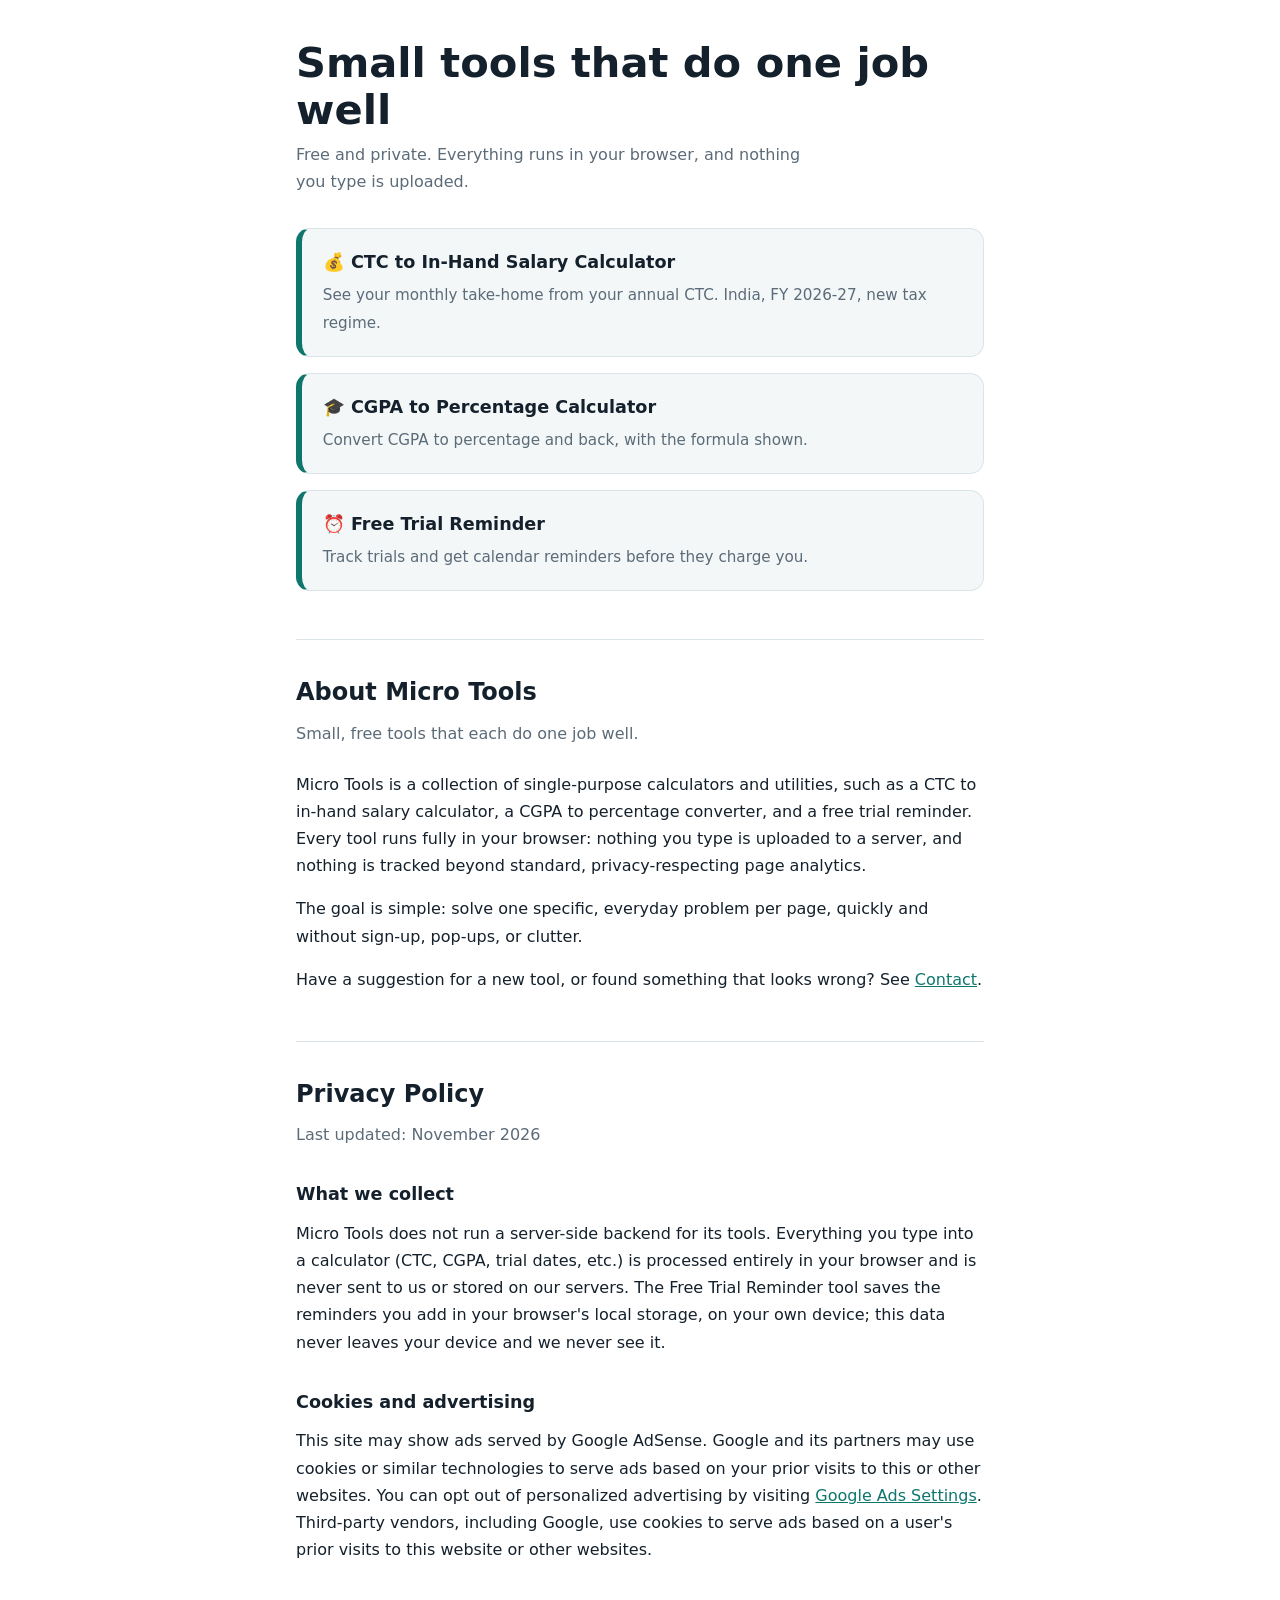
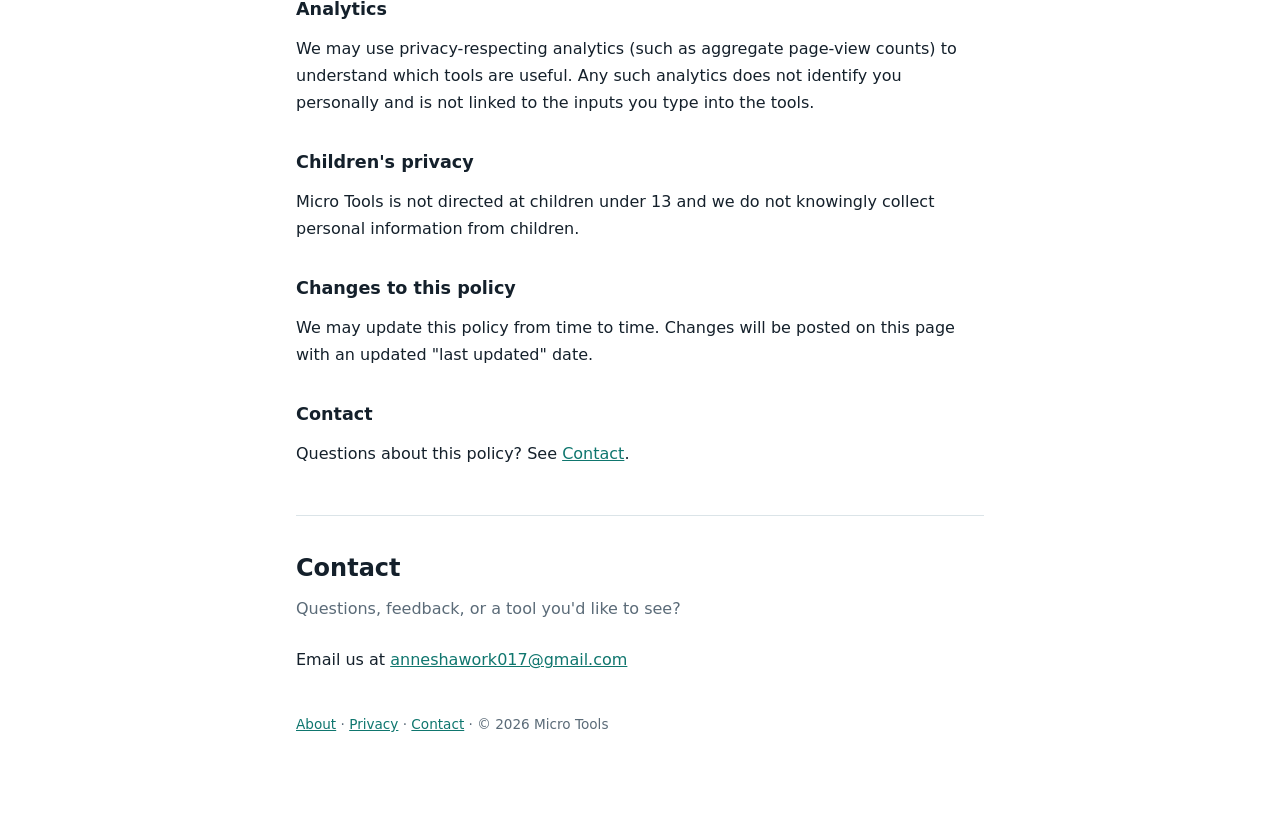
==== index.html @ 75213f28 "Add real AdSense publisher ID (ca-pub-5302080091133131) to all pages and ads.txt" ====
<!doctype html>
<html lang="en">
<head>
<meta charset="utf-8">
<meta name="viewport" content="width=device-width, initial-scale=1, viewport-fit=cover">
<meta name="google-site-verification" content="LKWeu2svYAHWIVDCSIS5aaLE6Fwgy7do-I3uocp6SA4" />
<title>Micro Tools | Free Small Tools for Salary, Grades and More</title>
<meta name="description" content="Free, fast, private tools that run in your browser: CTC to in-hand salary calculator, CGPA to percentage converter and a free trial reminder. No sign-up.">
<link rel="canonical" href="https://easyhisaab.com/">
<script async src="https://pagead2.googlesyndication.com/pagead/js/adsbygoogle.js?client=ca-pub-5302080091133131" crossorigin="anonymous"></script>
<link rel="stylesheet" href="assets/style.css">
<style>
main.h{--fg:#14202b;--mut:#5b6b78;--bd:#dbe4e8;--card:#f3f7f8;--ac:#0f766e;max-width:720px;margin:0 auto;padding:2.5rem 1rem 3rem;color:var(--fg)}
@media(prefers-color-scheme:dark){main.h{--fg:#e5edf1;--mut:#92a4af;--bd:#283740;--card:#162027;--ac:#34d3c1}}
main.h h1{font-size:clamp(1.9rem,6vw,2.6rem);line-height:1.12;margin:0 0 .5rem}
.h .lead{color:var(--mut);margin:0 0 2rem;max-width:52ch}
.grid{display:grid;gap:1rem}
.tool{display:block;text-decoration:none;color:inherit;padding:1.2rem 1.3rem;border:1px solid var(--bd);border-left:6px solid var(--ac);border-radius:14px;background:var(--card)}
.tool:hover,.tool:focus-visible{border-color:var(--ac);outline:none;box-shadow:0 6px 18px rgba(15,118,110,.18)}
.tool b{display:block;font-size:1.1rem;margin-bottom:.2rem}
.tool span{color:var(--mut);font-size:.95rem}
.h footer{margin-top:2.5rem;color:var(--mut);font-size:.85rem}
html{scroll-behavior:smooth}
.h section.page{border-top:1px solid var(--bd);padding-top:2rem;margin-top:3rem;scroll-margin-top:1.2rem}
.h section.page h2{font-size:1.5rem;margin:0 0 .4rem}
.h section.page h3{font-size:1.1rem;margin:2rem 0 .6rem}
.h section.page p{margin:0 0 1rem}
.h section.page .lead{margin:0 0 1.5rem}
</style>
</head>
<body>
<main class="h">
<h1>Small tools that do one job well</h1>
<p class="lead">Free and private. Everything runs in your browser, and nothing you type is uploaded.</p>
<div class="grid">
<a class="tool" href="tools/ctc-to-inhand/"><b>💰 CTC to In-Hand Salary Calculator</b><span>See your monthly take-home from your annual CTC. India, FY 2026-27, new tax regime.</span></a>
<a class="tool" href="tools/cgpa-to-percentage/"><b>🎓 CGPA to Percentage Calculator</b><span>Convert CGPA to percentage and back, with the formula shown.</span></a>
<a class="tool" href="tools/subscription-reminder/"><b>⏰ Free Trial Reminder</b><span>Track trials and get calendar reminders before they charge you.</span></a>
</div>
<!-- AD SLOT (home): place ad code here later -->

<section class="page" id="about">
<h2>About Micro Tools</h2>
<p class="lead">Small, free tools that each do one job well.</p>
<p>Micro Tools is a collection of single-purpose calculators and utilities, such as a CTC to in-hand salary calculator, a CGPA to percentage converter, and a free trial reminder. Every tool runs fully in your browser: nothing you type is uploaded to a server, and nothing is tracked beyond standard, privacy-respecting page analytics.</p>
<p>The goal is simple: solve one specific, everyday problem per page, quickly and without sign-up, pop-ups, or clutter.</p>
<p>Have a suggestion for a new tool, or found something that looks wrong? See <a href="#contact">Contact</a>.</p>
</section>

<section class="page" id="privacy">
<h2>Privacy Policy</h2>
<p class="lead">Last updated: November 2026</p>
<h3>What we collect</h3>
<p>Micro Tools does not run a server-side backend for its tools. Everything you type into a calculator (CTC, CGPA, trial dates, etc.) is processed entirely in your browser and is never sent to us or stored on our servers. The Free Trial Reminder tool saves the reminders you add in your browser's local storage, on your own device; this data never leaves your device and we never see it.</p>
<h3>Cookies and advertising</h3>
<p>This site may show ads served by Google AdSense. Google and its partners may use cookies or similar technologies to serve ads based on your prior visits to this or other websites. You can opt out of personalized advertising by visiting <a href="https://adssettings.google.com" rel="noopener" target="_blank">Google Ads Settings</a>. Third-party vendors, including Google, use cookies to serve ads based on a user's prior visits to this website or other websites.</p>
<h3>Analytics</h3>
<p>We may use privacy-respecting analytics (such as aggregate page-view counts) to understand which tools are useful. Any such analytics does not identify you personally and is not linked to the inputs you type into the tools.</p>
<h3>Children's privacy</h3>
<p>Micro Tools is not directed at children under 13 and we do not knowingly collect personal information from children.</p>
<h3>Changes to this policy</h3>
<p>We may update this policy from time to time. Changes will be posted on this page with an updated "last updated" date.</p>
<h3>Contact</h3>
<p>Questions about this policy? See <a href="#contact">Contact</a>.</p>
</section>

<section class="page" id="contact">
<h2>Contact</h2>
<p class="lead">Questions, feedback, or a tool you'd like to see?</p>
<p>Email us at <a href="mailto:anneshawork017@gmail.com">anneshawork017@gmail.com</a></p>
</section>

<footer><a href="#about">About</a> &middot; <a href="#privacy">Privacy</a> &middot; <a href="#contact">Contact</a> &middot; &copy; <span data-year></span> Micro Tools</footer>
</main>
<script src="assets/common.js"></script>
</body>
</html>
---- assets/style.css ----
:root{color-scheme:light dark;--bg:#fff;--fg:#1c2529;--mut:#6b7a80;--bd:#e4eaec;--ac:#0d9488;--acfg:#fff}
@media(prefers-color-scheme:dark){:root{--bg:#0f1417;--fg:#e6edef;--mut:#8d9ea5;--bd:#232d32;--ac:#2dd4bf;--acfg:#05201d}}
*{box-sizing:border-box}
html{padding-top:env(safe-area-inset-top,0)}
body{margin:0;background:var(--bg);color:var(--fg);font:16px/1.7 system-ui,-apple-system,"Segoe UI",Roboto,sans-serif}
a{color:var(--ac)}
:focus-visible{outline:2px solid var(--ac);outline-offset:3px}
.wrap{max-width:560px;margin:0 auto;padding:0 1.25rem}
header.site .wrap{padding:1.5rem 1.25rem 0}
header.site a{font-weight:600;text-decoration:none;color:var(--ac);letter-spacing:.02em}
h1{font-size:clamp(1.6rem,5vw,2rem);font-weight:600;line-height:1.2;margin:3rem 0 .75rem}
h2{font-size:1.05rem;font-weight:600;margin:3.5rem 0 1rem}
h3{font-weight:600}
.lead{color:var(--mut);margin:0 0 2rem}
.panel{border-top:1px solid var(--bd);padding:1.25rem 0;margin:0}
form.grid{display:grid;grid-template-columns:1fr;gap:1.25rem}
label{display:block;font-size:.85rem;color:var(--mut)}
input,select{width:100%;margin-top:.35rem;padding:.6rem 0;font:inherit;color:var(--fg);background:transparent;border:0;border-bottom:1px solid var(--bd);border-radius:0}
input:focus,select:focus{outline:0;border-bottom-color:var(--ac)}
select option{background:var(--bg);color:var(--fg)}
button,.btn{font:inherit;cursor:pointer;padding:.45rem 0;border:0;background:none;color:var(--ac)}
button:hover,.btn:hover{text-decoration:underline}
button.primary{padding:.7rem 1.75rem;background:var(--ac);color:var(--acfg);border-radius:999px;font-weight:600}
button.primary:hover{text-decoration:none;opacity:.9}
button.danger{color:var(--mut)}
.row{display:flex;flex-wrap:wrap;gap:.5rem 1.25rem;align-items:center}
form .row{margin-top:.5rem}
.totals{display:flex;flex-wrap:wrap;gap:1rem 2.5rem;color:var(--mut);font-size:.9rem}
.totals b{font-size:1.4rem;font-weight:600;color:var(--fg);display:block;font-variant-numeric:tabular-nums}
ul.subs{list-style:none;margin:0;padding:0}
.sub{display:grid;grid-template-columns:3.5rem 1fr;gap:1rem;padding:1.25rem 0;border-top:1px solid var(--bd)}
.sub.off{opacity:.55}
.days{line-height:1}
.days b{display:block;font-size:1.9rem;font-weight:600;font-variant-numeric:tabular-nums}
.urgent .days b,.soon .days b{color:var(--ac)}
.days small{color:var(--mut);font-size:.75rem}
.sub h3{margin:0;font-size:1rem}
.meta{color:var(--mut);font-size:.875rem;margin:.1rem 0 .5rem}
.sub .row button{font-size:.875rem;padding:.2rem 0}
.empty{color:var(--mut);padding:1rem 0}
details{border-top:1px solid var(--bd);padding:.75rem 0}summary{cursor:pointer}
details p{color:var(--mut);margin:.5rem 0 0}
ol{padding-left:1.2rem;color:var(--mut)}li{margin-bottom:.5rem}
footer{margin:4rem 0 3rem;color:var(--mut);font-size:.85rem}
.alert{display:grid;grid-template-columns:2.5rem 1fr;gap:1rem;padding:1.25rem;margin-bottom:1rem;border:1px solid var(--ac);border-radius:12px}
.alert .em{font-size:1.8rem;line-height:1}
.alert h3{margin:0;font-size:1rem}.alert p{margin:.2rem 0 .7rem;color:var(--mut)}
.alert img{max-width:100%;max-height:160px;border-radius:8px;display:block;margin:.4rem 0}
.alert .row button{font-size:.875rem;padding:.2rem 0}
.rain{font-size:1.3rem;letter-spacing:.3rem;white-space:nowrap;overflow:hidden;margin-bottom:.6rem}
@media(prefers-reduced-motion:no-preference){
.alert .em{display:inline-block;animation:bob 1.4s ease-in-out infinite}.st3 .em{animation-name:shake}.rain{animation:slide 6s linear infinite}
@keyframes bob{50%{transform:translateY(-4px)}}@keyframes shake{25%{transform:rotate(-8deg)}75%{transform:rotate(8deg)}}@keyframes slide{from{transform:translateX(-30%)}to{transform:translateX(0)}}}
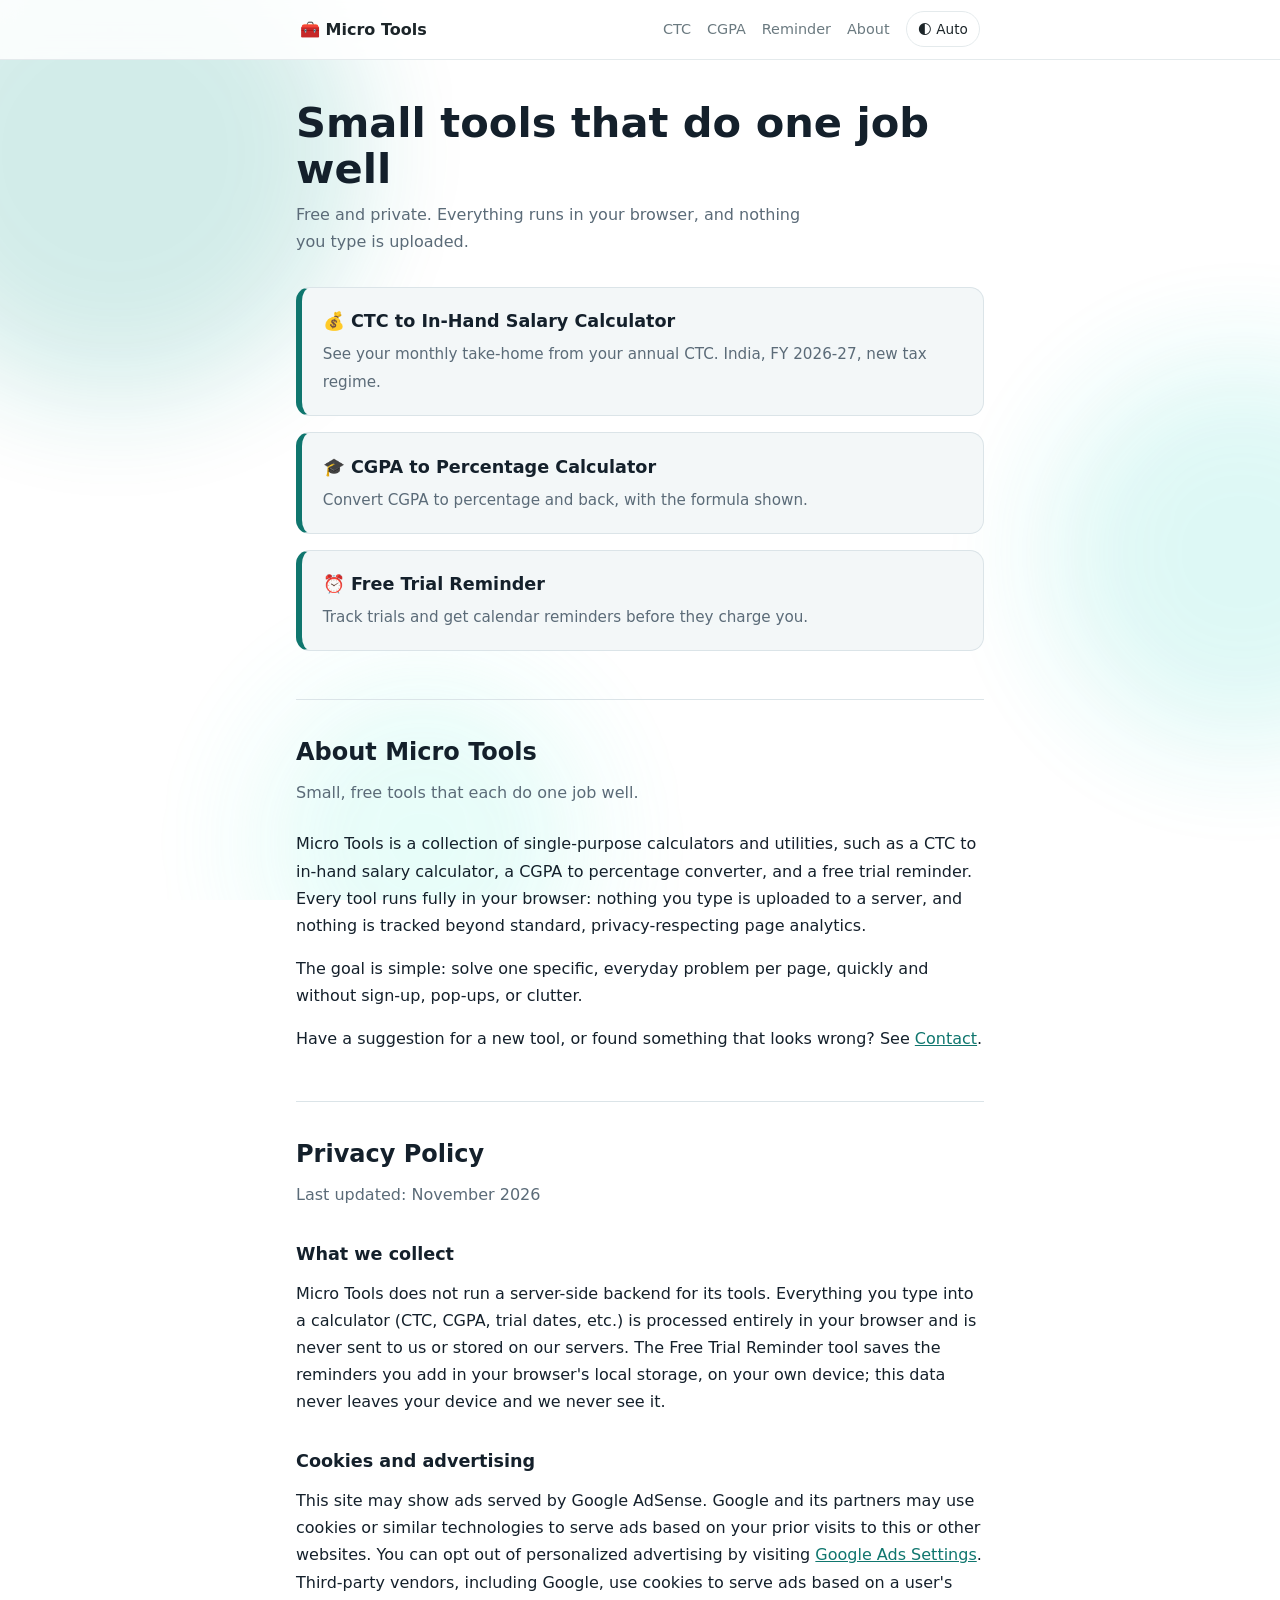
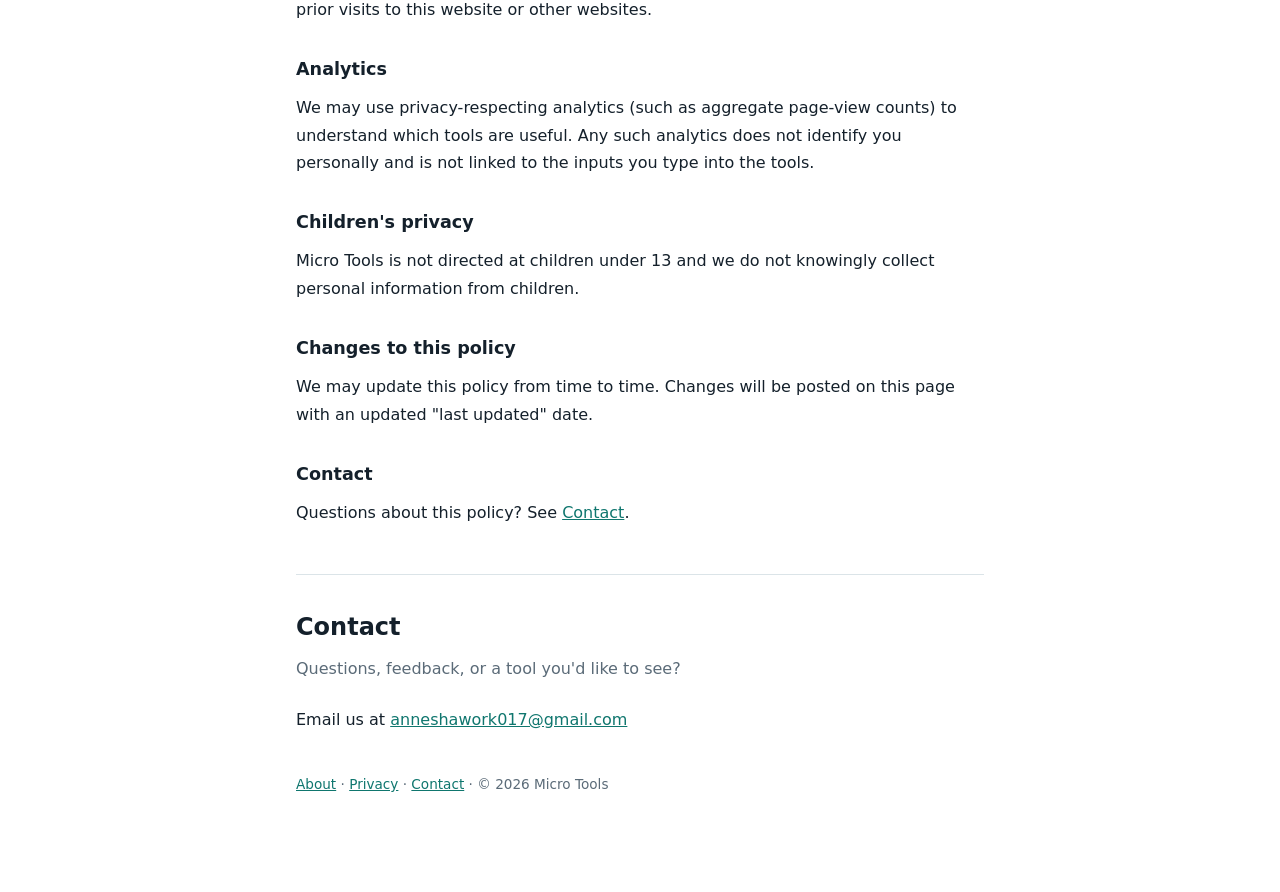
==== commit 8b6ddbcd: "Add sticky nav bar, manual light/dark theme toggle, and floating blob background" ====
--- a/index.html
+++ b/index.html
@@ -3,15 +3,27 @@
 <head>
 <meta charset="utf-8">
 <meta name="viewport" content="width=device-width, initial-scale=1, viewport-fit=cover">
+<script>(()=>{try{const m=localStorage.getItem('theme');if(m&&m!=='auto')document.documentElement.setAttribute('data-theme',m);}catch(e){}})();</script>
 <meta name="google-site-verification" content="LKWeu2svYAHWIVDCSIS5aaLE6Fwgy7do-I3uocp6SA4" />
 <title>Micro Tools | Free Small Tools for Salary, Grades and More</title>
 <meta name="description" content="Free, fast, private tools that run in your browser: CTC to in-hand salary calculator, CGPA to percentage converter and a free trial reminder. No sign-up.">
 <link rel="canonical" href="https://easyhisaab.com/">
+<link rel="icon" href="assets/favicon.svg" type="image/svg+xml">
+<meta property="og:type" content="website">
+<meta property="og:site_name" content="Micro Tools">
+<meta property="og:title" content="Micro Tools | Free Small Tools for Salary, Grades and More">
+<meta property="og:description" content="Free, fast, private tools that run in your browser: CTC to in-hand salary calculator, CGPA to percentage converter and a free trial reminder. No sign-up.">
+<meta property="og:url" content="https://easyhisaab.com/">
+<meta name="twitter:card" content="summary">
+<meta name="twitter:title" content="Micro Tools | Free Small Tools for Salary, Grades and More">
+<meta name="twitter:description" content="Free, fast, private tools that run in your browser: CTC to in-hand salary calculator, CGPA to percentage converter and a free trial reminder. No sign-up.">
 <script async src="https://pagead2.googlesyndication.com/pagead/js/adsbygoogle.js?client=ca-pub-5302080091133131" crossorigin="anonymous"></script>
 <link rel="stylesheet" href="assets/style.css">
 <style>
 main.h{--fg:#14202b;--mut:#5b6b78;--bd:#dbe4e8;--card:#f3f7f8;--ac:#0f766e;max-width:720px;margin:0 auto;padding:2.5rem 1rem 3rem;color:var(--fg)}
 @media(prefers-color-scheme:dark){main.h{--fg:#e5edf1;--mut:#92a4af;--bd:#283740;--card:#162027;--ac:#34d3c1}}
+html[data-theme="dark"] main.h{--fg:#e5edf1;--mut:#92a4af;--bd:#283740;--card:#162027;--ac:#34d3c1}
+html[data-theme="light"] main.h{--fg:#14202b;--mut:#5b6b78;--bd:#dbe4e8;--card:#f3f7f8;--ac:#0f766e}
 main.h h1{font-size:clamp(1.9rem,6vw,2.6rem);line-height:1.12;margin:0 0 .5rem}
 .h .lead{color:var(--mut);margin:0 0 2rem;max-width:52ch}
 .grid{display:grid;gap:1rem}
@@ -29,6 +41,17 @@
 </style>
 </head>
 <body>
+<div class="bg-blobs" aria-hidden="true"><span></span><span></span><span></span></div>
+<nav class="site"><div class="wrap">
+<a class="brand" href="index.html">🧰 Micro Tools</a>
+<div class="links">
+<a href="tools/ctc-to-inhand/">CTC</a>
+<a href="tools/cgpa-to-percentage/">CGPA</a>
+<a href="tools/subscription-reminder/">Reminder</a>
+<a href="index.html#about">About</a>
+</div>
+<button type="button" id="themeToggle" aria-label="Toggle theme">🌓 Auto</button>
+</div></nav>
 <main class="h">
 <h1>Small tools that do one job well</h1>
 <p class="lead">Free and private. Everything runs in your browser, and nothing you type is uploaded.</p>
@@ -37,8 +60,6 @@
 <a class="tool" href="tools/cgpa-to-percentage/"><b>🎓 CGPA to Percentage Calculator</b><span>Convert CGPA to percentage and back, with the formula shown.</span></a>
 <a class="tool" href="tools/subscription-reminder/"><b>⏰ Free Trial Reminder</b><span>Track trials and get calendar reminders before they charge you.</span></a>
 </div>
-<!-- AD SLOT (home): place ad code here later -->
-
 <section class="page" id="about">
 <h2>About Micro Tools</h2>
 <p class="lead">Small, free tools that each do one job well.</p>
--- a/assets/style.css
+++ b/assets/style.css
@@ -1,8 +1,28 @@
-:root{color-scheme:light dark;--bg:#fff;--fg:#1c2529;--mut:#6b7a80;--bd:#e4eaec;--ac:#0d9488;--acfg:#fff}
-@media(prefers-color-scheme:dark){:root{--bg:#0f1417;--fg:#e6edef;--mut:#8d9ea5;--bd:#232d32;--ac:#2dd4bf;--acfg:#05201d}}
+:root{color-scheme:light dark;--bg:#fff;--fg:#1c2529;--mut:#6b7a80;--bd:#e4eaec;--ac:#0d9488;--acfg:#fff;--blob1:#0d948833;--blob2:#2dd4bf2e;--blob3:#5eead42b}
+@media(prefers-color-scheme:dark){:root{--bg:#0f1417;--fg:#e6edef;--mut:#8d9ea5;--bd:#232d32;--ac:#2dd4bf;--acfg:#05201d;--blob1:#2dd4bf26;--blob2:#0d948833;--blob3:#5eead41f}}
+html[data-theme="light"]{color-scheme:light;--bg:#fff;--fg:#1c2529;--mut:#6b7a80;--bd:#e4eaec;--ac:#0d9488;--acfg:#fff;--blob1:#0d948833;--blob2:#2dd4bf2e;--blob3:#5eead42b}
+html[data-theme="dark"]{color-scheme:dark;--bg:#0f1417;--fg:#e6edef;--mut:#8d9ea5;--bd:#232d32;--ac:#2dd4bf;--acfg:#05201d;--blob1:#2dd4bf26;--blob2:#0d948833;--blob3:#5eead41f}
 *{box-sizing:border-box}
 html{padding-top:env(safe-area-inset-top,0)}
-body{margin:0;background:var(--bg);color:var(--fg);font:16px/1.7 system-ui,-apple-system,"Segoe UI",Roboto,sans-serif}
+body{margin:0;background:var(--bg);color:var(--fg);font:16px/1.7 system-ui,-apple-system,"Segoe UI",Roboto,sans-serif;position:relative;min-height:100vh}
+.bg-blobs{position:fixed;inset:0;z-index:-1;overflow:hidden;pointer-events:none}
+.bg-blobs span{position:absolute;border-radius:50%;filter:blur(60px);opacity:.9}
+.bg-blobs span:nth-child(1){width:38vmax;height:38vmax;background:var(--blob1);top:-10%;left:-10%;animation:float1 22s ease-in-out infinite}
+.bg-blobs span:nth-child(2){width:30vmax;height:30vmax;background:var(--blob2);top:40%;right:-12%;animation:float2 26s ease-in-out infinite}
+.bg-blobs span:nth-child(3){width:26vmax;height:26vmax;background:var(--blob3);bottom:-12%;left:20%;animation:float3 30s ease-in-out infinite}
+@keyframes float1{0%,100%{transform:translate(0,0) scale(1)}50%{transform:translate(6vw,8vh) scale(1.12)}}
+@keyframes float2{0%,100%{transform:translate(0,0) scale(1)}50%{transform:translate(-7vw,6vh) scale(1.08)}}
+@keyframes float3{0%,100%{transform:translate(0,0) scale(1)}50%{transform:translate(5vw,-7vh) scale(1.1)}}
+@media(prefers-reduced-motion:reduce){.bg-blobs span{animation:none}}
+nav.site{position:sticky;top:0;z-index:10;background:var(--bg);background:color-mix(in srgb,var(--bg) 85%,transparent);backdrop-filter:blur(10px);border-bottom:1px solid var(--bd)}
+nav.site .wrap{max-width:720px;margin:0 auto;padding:.7rem 1.25rem;display:flex;align-items:center;gap:1rem;flex-wrap:wrap}
+nav.site .brand{font-weight:700;text-decoration:none;color:var(--fg);display:flex;align-items:center;gap:.4rem;margin-right:auto}
+nav.site .links{display:flex;gap:1rem;flex-wrap:wrap;font-size:.9rem}
+nav.site .links a{text-decoration:none;color:var(--mut);font-weight:500}
+nav.site .links a:hover{color:var(--ac)}
+#themeToggle{font:inherit;cursor:pointer;border:1px solid var(--bd);background:var(--card,transparent);color:var(--fg);border-radius:999px;padding:.35rem .7rem;font-size:.85rem;display:flex;align-items:center;gap:.3rem}
+#themeToggle:hover{border-color:var(--ac)}
+@media(max-width:560px){nav.site .links{font-size:.82rem;gap:.7rem}}
 a{color:var(--ac)}
 :focus-visible{outline:2px solid var(--ac);outline-offset:3px}
 .wrap{max-width:560px;margin:0 auto;padding:0 1.25rem}
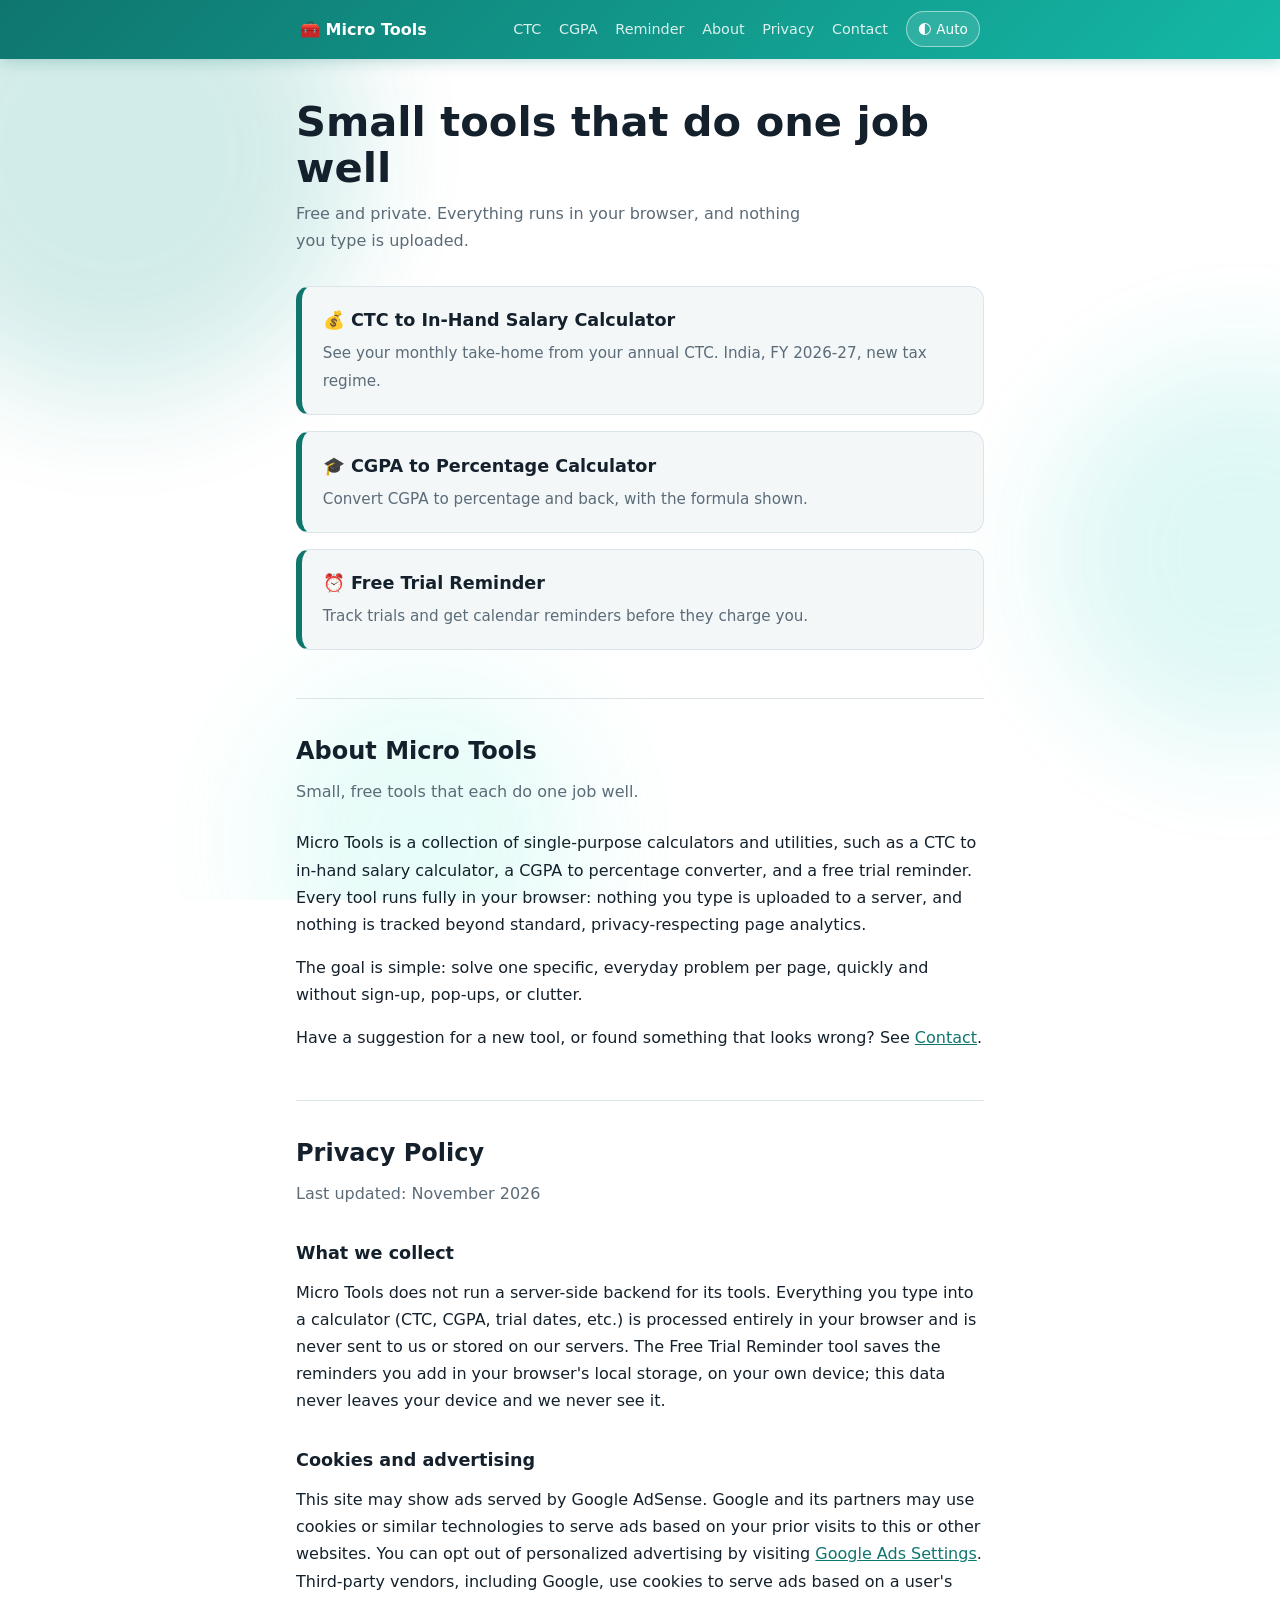
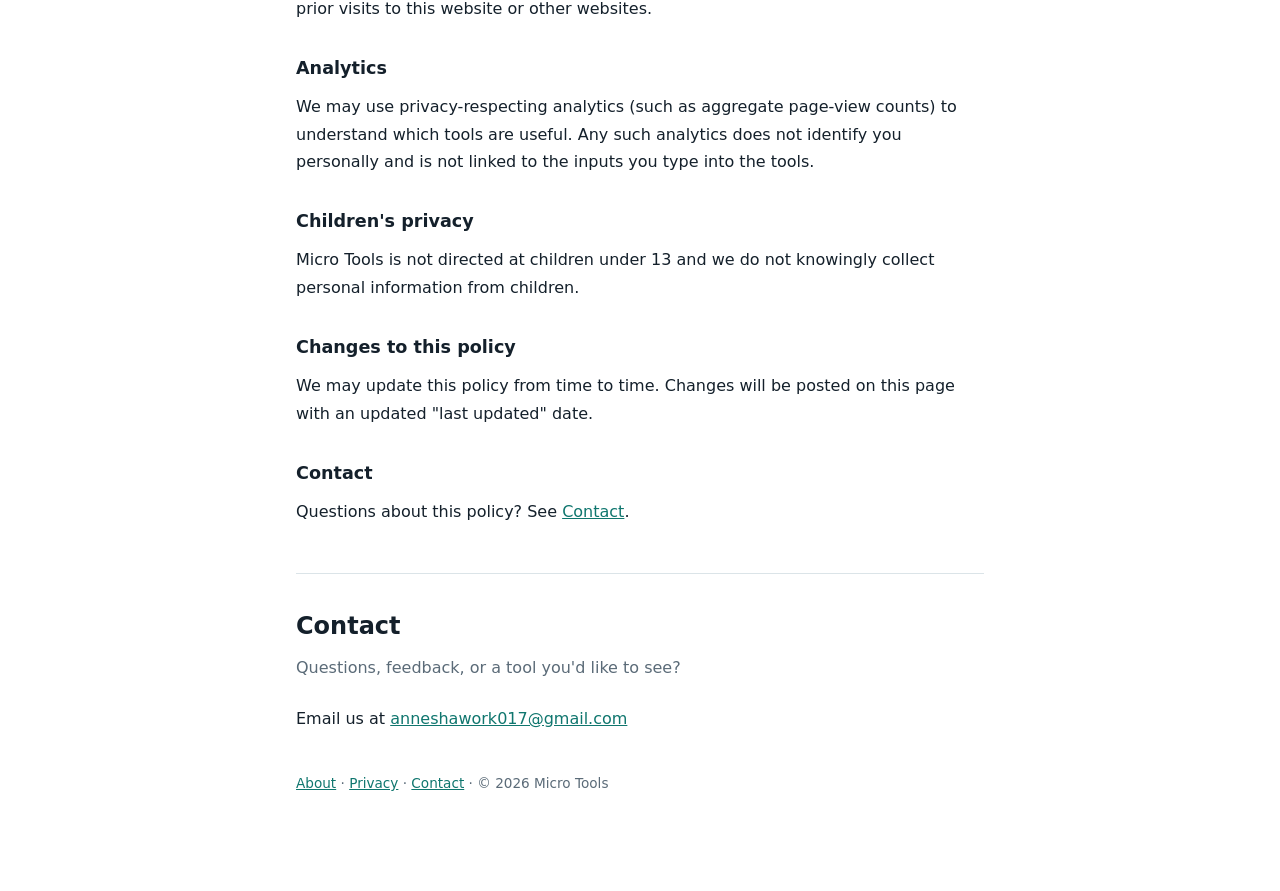
==== commit c4803c60: "Nav bar polish: colored gradient, left/right layout, Privacy/Contact links, fix hover underline; add" ====
--- a/index.html
+++ b/index.html
@@ -44,13 +44,17 @@
 <div class="bg-blobs" aria-hidden="true"><span></span><span></span><span></span></div>
 <nav class="site"><div class="wrap">
 <a class="brand" href="index.html">🧰 Micro Tools</a>
+<div class="right">
 <div class="links">
 <a href="tools/ctc-to-inhand/">CTC</a>
 <a href="tools/cgpa-to-percentage/">CGPA</a>
 <a href="tools/subscription-reminder/">Reminder</a>
 <a href="index.html#about">About</a>
+<a href="index.html#privacy">Privacy</a>
+<a href="index.html#contact">Contact</a>
 </div>
 <button type="button" id="themeToggle" aria-label="Toggle theme">🌓 Auto</button>
+</div>
 </div></nav>
 <main class="h">
 <h1>Small tools that do one job well</h1>
--- a/assets/style.css
+++ b/assets/style.css
@@ -6,23 +6,24 @@
 html{padding-top:env(safe-area-inset-top,0)}
 body{margin:0;background:var(--bg);color:var(--fg);font:16px/1.7 system-ui,-apple-system,"Segoe UI",Roboto,sans-serif;position:relative;min-height:100vh}
 .bg-blobs{position:fixed;inset:0;z-index:-1;overflow:hidden;pointer-events:none}
-.bg-blobs span{position:absolute;border-radius:50%;filter:blur(60px);opacity:.9}
-.bg-blobs span:nth-child(1){width:38vmax;height:38vmax;background:var(--blob1);top:-10%;left:-10%;animation:float1 22s ease-in-out infinite}
-.bg-blobs span:nth-child(2){width:30vmax;height:30vmax;background:var(--blob2);top:40%;right:-12%;animation:float2 26s ease-in-out infinite}
-.bg-blobs span:nth-child(3){width:26vmax;height:26vmax;background:var(--blob3);bottom:-12%;left:20%;animation:float3 30s ease-in-out infinite}
-@keyframes float1{0%,100%{transform:translate(0,0) scale(1)}50%{transform:translate(6vw,8vh) scale(1.12)}}
-@keyframes float2{0%,100%{transform:translate(0,0) scale(1)}50%{transform:translate(-7vw,6vh) scale(1.08)}}
-@keyframes float3{0%,100%{transform:translate(0,0) scale(1)}50%{transform:translate(5vw,-7vh) scale(1.1)}}
-@media(prefers-reduced-motion:reduce){.bg-blobs span{animation:none}}
-nav.site{position:sticky;top:0;z-index:10;background:var(--bg);background:color-mix(in srgb,var(--bg) 85%,transparent);backdrop-filter:blur(10px);border-bottom:1px solid var(--bd)}
-nav.site .wrap{max-width:720px;margin:0 auto;padding:.7rem 1.25rem;display:flex;align-items:center;gap:1rem;flex-wrap:wrap}
-nav.site .brand{font-weight:700;text-decoration:none;color:var(--fg);display:flex;align-items:center;gap:.4rem;margin-right:auto}
-nav.site .links{display:flex;gap:1rem;flex-wrap:wrap;font-size:.9rem}
-nav.site .links a{text-decoration:none;color:var(--mut);font-weight:500}
-nav.site .links a:hover{color:var(--ac)}
-#themeToggle{font:inherit;cursor:pointer;border:1px solid var(--bd);background:var(--card,transparent);color:var(--fg);border-radius:999px;padding:.35rem .7rem;font-size:.85rem;display:flex;align-items:center;gap:.3rem}
-#themeToggle:hover{border-color:var(--ac)}
-@media(max-width:560px){nav.site .links{font-size:.82rem;gap:.7rem}}
+.bg-blobs span{position:absolute;border-radius:50%;filter:blur(60px);opacity:.9;--mx:0px;--my:0px;transition:transform 1.1s cubic-bezier(.22,.9,.3,1)}
+.bg-blobs span:nth-child(1){width:38vmax;height:38vmax;background:var(--blob1);top:-10%;left:-10%;animation:float1 22s ease-in-out infinite;transform:translate(var(--mx),var(--my))}
+.bg-blobs span:nth-child(2){width:30vmax;height:30vmax;background:var(--blob2);top:40%;right:-12%;animation:float2 26s ease-in-out infinite;transform:translate(var(--mx),var(--my))}
+.bg-blobs span:nth-child(3){width:26vmax;height:26vmax;background:var(--blob3);bottom:-12%;left:20%;animation:float3 30s ease-in-out infinite;transform:translate(var(--mx),var(--my))}
+@keyframes float1{0%,100%{margin:0 0}50%{margin:8vh 6vw 0 0}}
+@keyframes float2{0%,100%{margin:0 0}50%{margin:6vh 0 0 -7vw}}
+@keyframes float3{0%,100%{margin:0 0}50%{margin:-7vh 0 0 5vw}}
+@media(prefers-reduced-motion:reduce){.bg-blobs span{animation:none;transition:none}}
+nav.site{position:sticky;top:0;z-index:10;background:linear-gradient(135deg,#0f766e,#14b8a6);box-shadow:0 2px 14px rgba(15,118,110,.25)}
+nav.site .wrap{max-width:720px;margin:0 auto;padding:.7rem 1.25rem;display:flex;align-items:center;justify-content:space-between;gap:1rem;flex-wrap:wrap}
+nav.site .brand{font-weight:700;text-decoration:none;color:#fff;display:flex;align-items:center;gap:.4rem;flex-shrink:0}
+nav.site .right{display:flex;align-items:center;gap:1.1rem;flex-wrap:wrap}
+nav.site .links{display:flex;gap:1.1rem;flex-wrap:wrap;font-size:.9rem}
+nav.site .links a{text-decoration:none;color:rgba(255,255,255,.85);font-weight:500}
+nav.site .links a:hover{color:#fff;text-decoration:underline}
+#themeToggle{font:inherit;cursor:pointer;border:1px solid rgba(255,255,255,.5);background:rgba(255,255,255,.12);color:#fff;border-radius:999px;padding:.35rem .7rem;font-size:.85rem;display:flex;align-items:center;gap:.3rem;text-decoration:none}
+#themeToggle:hover{border-color:#fff;text-decoration:none}
+@media(max-width:620px){nav.site .links{font-size:.82rem;gap:.7rem}nav.site .wrap{gap:.6rem}}
 a{color:var(--ac)}
 :focus-visible{outline:2px solid var(--ac);outline-offset:3px}
 .wrap{max-width:560px;margin:0 auto;padding:0 1.25rem}
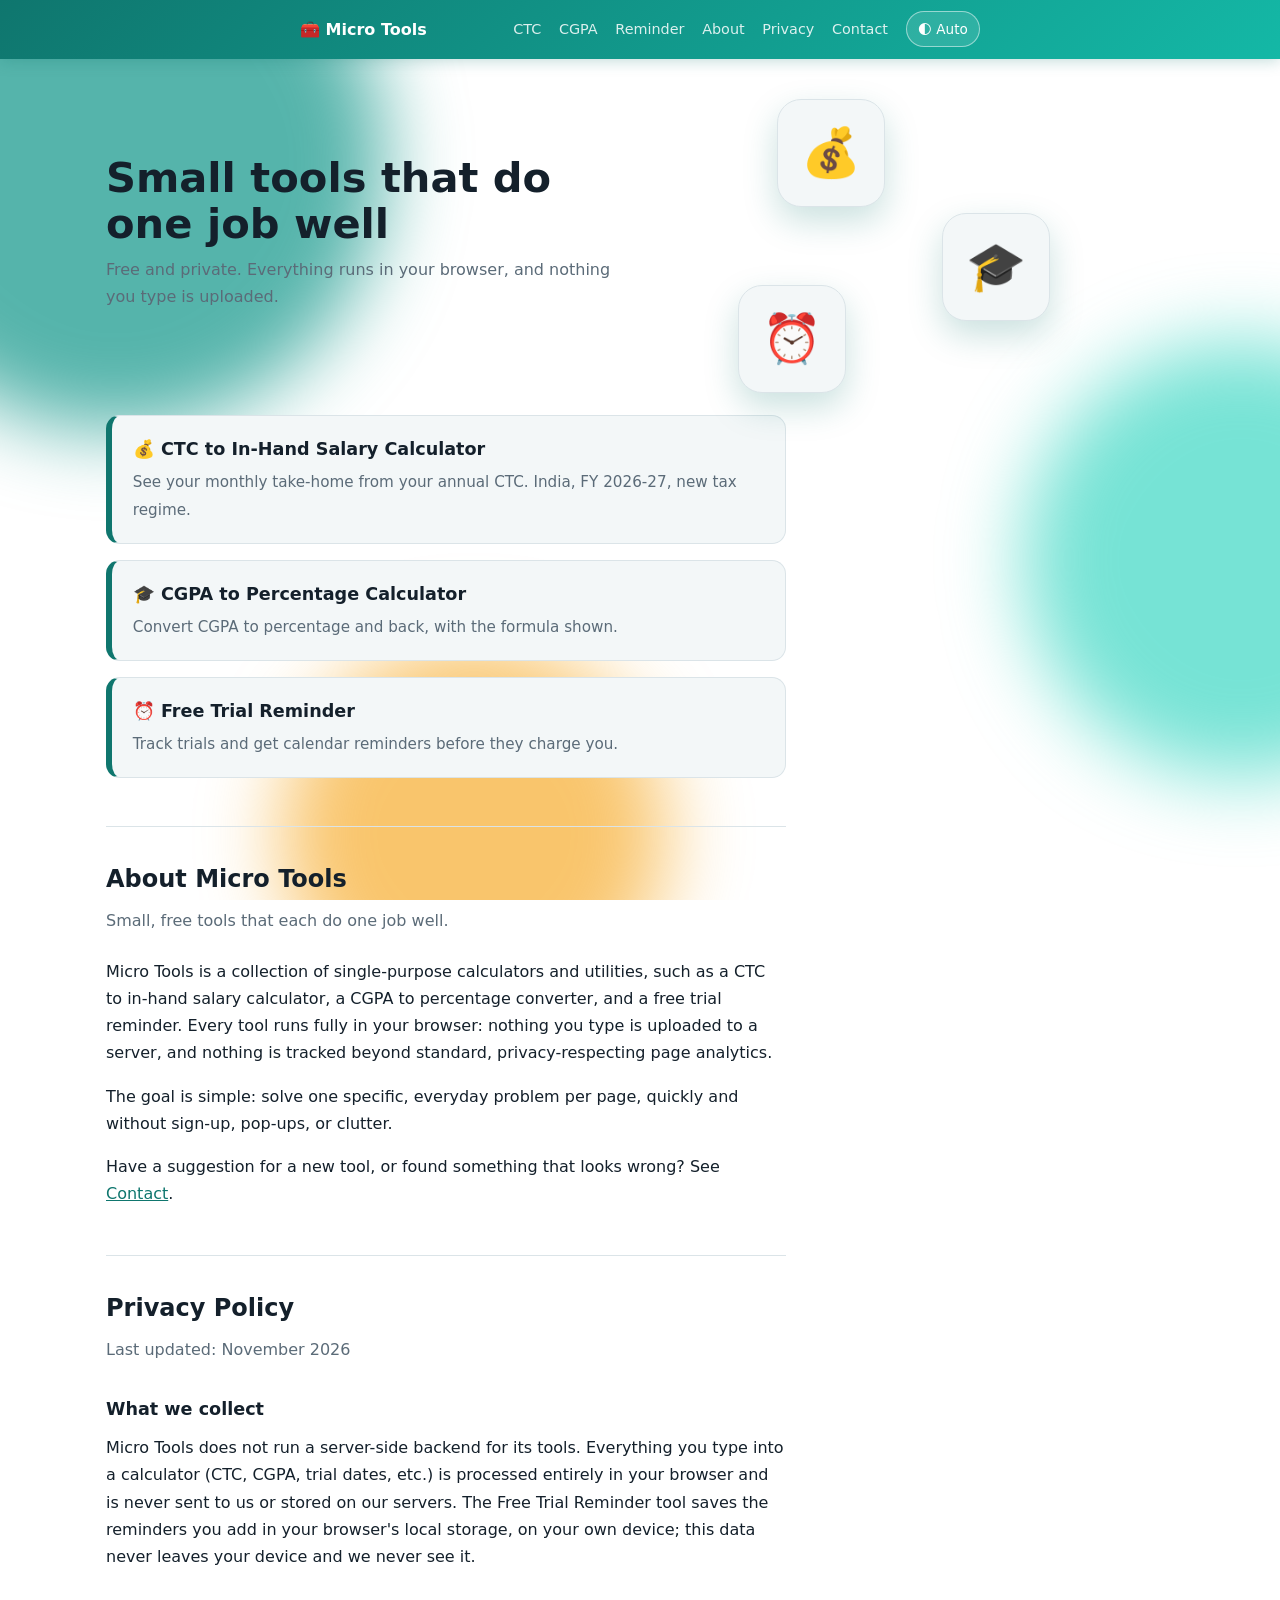
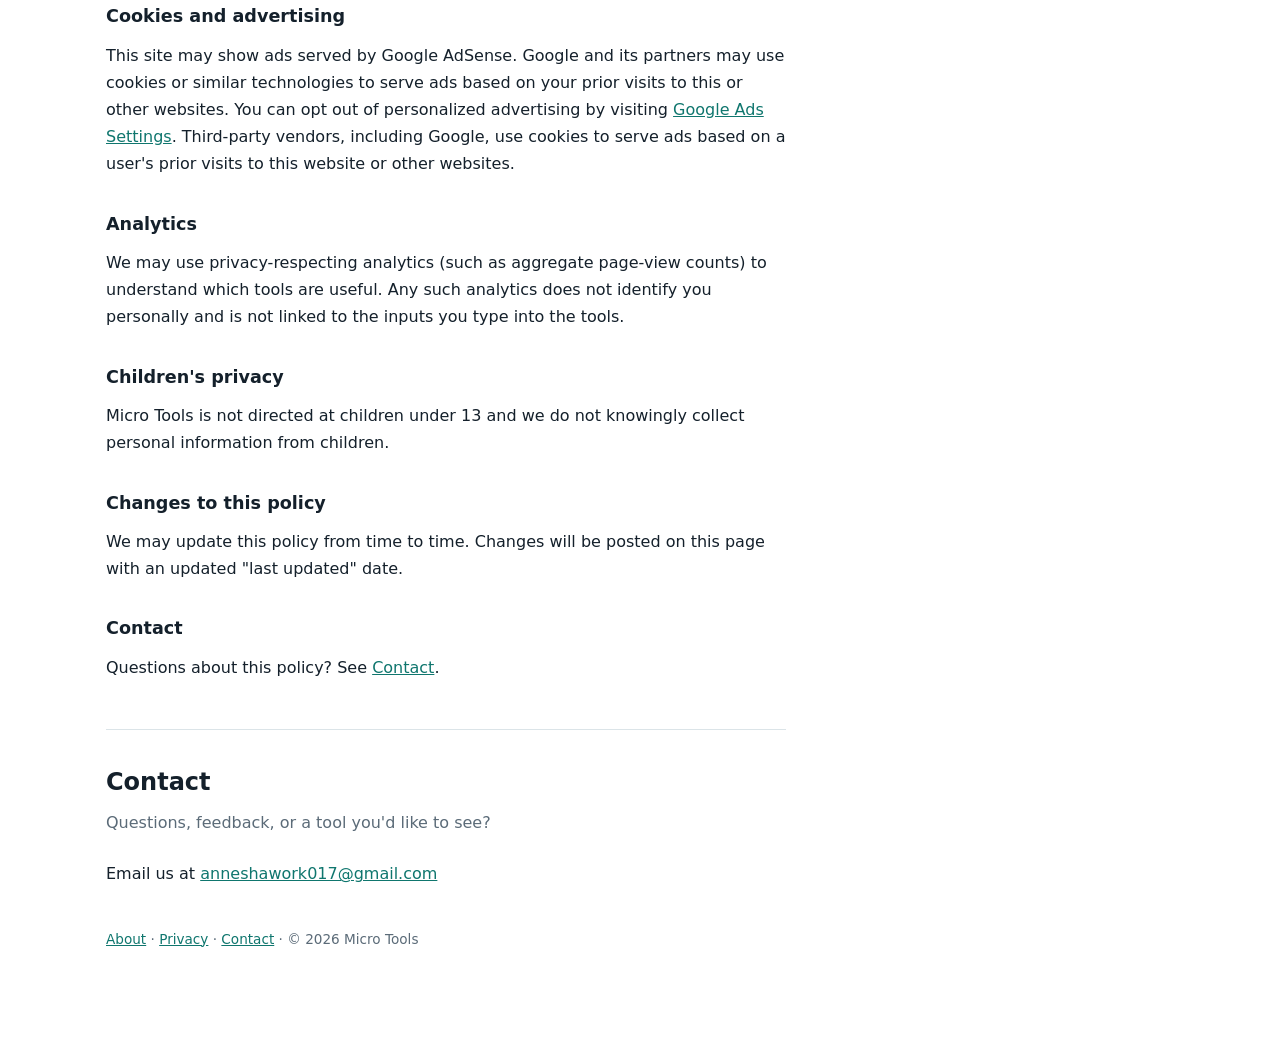
==== commit 72f6a991: "Add wide hero section with floating emoji cards, matching landing-page style layout" ====
--- a/index.html
+++ b/index.html
@@ -20,12 +20,22 @@
 <script async src="https://pagead2.googlesyndication.com/pagead/js/adsbygoogle.js?client=ca-pub-5302080091133131" crossorigin="anonymous"></script>
 <link rel="stylesheet" href="assets/style.css">
 <style>
-main.h{--fg:#14202b;--mut:#5b6b78;--bd:#dbe4e8;--card:#f3f7f8;--ac:#0f766e;max-width:720px;margin:0 auto;padding:2.5rem 1rem 3rem;color:var(--fg)}
+main.h{--fg:#14202b;--mut:#5b6b78;--bd:#dbe4e8;--card:#f3f7f8;--ac:#0f766e;max-width:1100px;margin:0 auto;padding:2.5rem 1rem 3rem;color:var(--fg)}
 @media(prefers-color-scheme:dark){main.h{--fg:#e5edf1;--mut:#92a4af;--bd:#283740;--card:#162027;--ac:#34d3c1}}
 html[data-theme="dark"] main.h{--fg:#e5edf1;--mut:#92a4af;--bd:#283740;--card:#162027;--ac:#34d3c1}
 html[data-theme="light"] main.h{--fg:#14202b;--mut:#5b6b78;--bd:#dbe4e8;--card:#f3f7f8;--ac:#0f766e}
+.hero{display:flex;gap:2.5rem;align-items:center;flex-wrap:wrap;margin-bottom:1rem}
+.hero-text{flex:1 1 360px;min-width:280px}
 main.h h1{font-size:clamp(1.9rem,6vw,2.6rem);line-height:1.12;margin:0 0 .5rem}
 .h .lead{color:var(--mut);margin:0 0 2rem;max-width:52ch}
+.hero-art{flex:1 1 300px;min-width:260px;position:relative;height:300px}
+.hero-card{position:absolute;width:108px;height:108px;background:var(--card);border:1px solid var(--bd);border-radius:24px;box-shadow:0 14px 34px rgba(15,118,110,.22);display:flex;align-items:center;justify-content:center;font-size:3rem;animation:hc-float 6s ease-in-out infinite}
+.hero-card:nth-child(1){top:0;left:18%;animation-delay:0s}
+.hero-card:nth-child(2){top:38%;left:52%;--r:-4deg;animation-delay:1.2s}
+.hero-card:nth-child(3){top:62%;left:10%;--r:5deg;animation-delay:2.4s}
+@keyframes hc-float{0%,100%{transform:translateY(0) rotate(var(--r,0deg))}50%{transform:translateY(-14px) rotate(var(--r,0deg))}}
+@media(prefers-reduced-motion:reduce){.hero-card{animation:none}}
+@media(max-width:720px){.hero-art{height:220px;order:2}.hero-card{width:84px;height:84px;font-size:2.2rem}}
 .grid{display:grid;gap:1rem}
 .tool{display:block;text-decoration:none;color:inherit;padding:1.2rem 1.3rem;border:1px solid var(--bd);border-left:6px solid var(--ac);border-radius:14px;background:var(--card)}
 .tool:hover,.tool:focus-visible{border-color:var(--ac);outline:none;box-shadow:0 6px 18px rgba(15,118,110,.18)}
@@ -33,6 +43,7 @@
 .tool span{color:var(--mut);font-size:.95rem}
 .h footer{margin-top:2.5rem;color:var(--mut);font-size:.85rem}
 html{scroll-behavior:smooth}
+.h .narrow{max-width:680px}
 .h section.page{border-top:1px solid var(--bd);padding-top:2rem;margin-top:3rem;scroll-margin-top:1.2rem}
 .h section.page h2{font-size:1.5rem;margin:0 0 .4rem}
 .h section.page h3{font-size:1.1rem;margin:2rem 0 .6rem}
@@ -57,14 +68,23 @@
 </div>
 </div></nav>
 <main class="h">
+<div class="hero">
+<div class="hero-text">
 <h1>Small tools that do one job well</h1>
 <p class="lead">Free and private. Everything runs in your browser, and nothing you type is uploaded.</p>
-<div class="grid">
+</div>
+<div class="hero-art" aria-hidden="true">
+<div class="hero-card">💰</div>
+<div class="hero-card">🎓</div>
+<div class="hero-card">⏰</div>
+</div>
+</div>
+<div class="grid narrow">
 <a class="tool" href="tools/ctc-to-inhand/"><b>💰 CTC to In-Hand Salary Calculator</b><span>See your monthly take-home from your annual CTC. India, FY 2026-27, new tax regime.</span></a>
 <a class="tool" href="tools/cgpa-to-percentage/"><b>🎓 CGPA to Percentage Calculator</b><span>Convert CGPA to percentage and back, with the formula shown.</span></a>
 <a class="tool" href="tools/subscription-reminder/"><b>⏰ Free Trial Reminder</b><span>Track trials and get calendar reminders before they charge you.</span></a>
 </div>
-<section class="page" id="about">
+<section class="page narrow" id="about">
 <h2>About Micro Tools</h2>
 <p class="lead">Small, free tools that each do one job well.</p>
 <p>Micro Tools is a collection of single-purpose calculators and utilities, such as a CTC to in-hand salary calculator, a CGPA to percentage converter, and a free trial reminder. Every tool runs fully in your browser: nothing you type is uploaded to a server, and nothing is tracked beyond standard, privacy-respecting page analytics.</p>
@@ -72,7 +92,7 @@
 <p>Have a suggestion for a new tool, or found something that looks wrong? See <a href="#contact">Contact</a>.</p>
 </section>
 
-<section class="page" id="privacy">
+<section class="page narrow" id="privacy">
 <h2>Privacy Policy</h2>
 <p class="lead">Last updated: November 2026</p>
 <h3>What we collect</h3>
@@ -89,7 +109,7 @@
 <p>Questions about this policy? See <a href="#contact">Contact</a>.</p>
 </section>
 
-<section class="page" id="contact">
+<section class="page narrow" id="contact">
 <h2>Contact</h2>
 <p class="lead">Questions, feedback, or a tool you'd like to see?</p>
 <p>Email us at <a href="mailto:anneshawork017@gmail.com">anneshawork017@gmail.com</a></p>
--- a/assets/style.css
+++ b/assets/style.css
@@ -1,18 +1,18 @@
-:root{color-scheme:light dark;--bg:#fff;--fg:#1c2529;--mut:#6b7a80;--bd:#e4eaec;--ac:#0d9488;--acfg:#fff;--blob1:#0d948833;--blob2:#2dd4bf2e;--blob3:#5eead42b}
-@media(prefers-color-scheme:dark){:root{--bg:#0f1417;--fg:#e6edef;--mut:#8d9ea5;--bd:#232d32;--ac:#2dd4bf;--acfg:#05201d;--blob1:#2dd4bf26;--blob2:#0d948833;--blob3:#5eead41f}}
-html[data-theme="light"]{color-scheme:light;--bg:#fff;--fg:#1c2529;--mut:#6b7a80;--bd:#e4eaec;--ac:#0d9488;--acfg:#fff;--blob1:#0d948833;--blob2:#2dd4bf2e;--blob3:#5eead42b}
-html[data-theme="dark"]{color-scheme:dark;--bg:#0f1417;--fg:#e6edef;--mut:#8d9ea5;--bd:#232d32;--ac:#2dd4bf;--acfg:#05201d;--blob1:#2dd4bf26;--blob2:#0d948833;--blob3:#5eead41f}
+:root{color-scheme:light dark;--bg:#fff;--fg:#1c2529;--mut:#6b7a80;--bd:#e4eaec;--ac:#0d9488;--acfg:#fff;--blob1:#0d9488b3;--blob2:#2dd4bfa6;--blob3:#f59e0b99}
+@media(prefers-color-scheme:dark){:root{--bg:#0f1417;--fg:#e6edef;--mut:#8d9ea5;--bd:#232d32;--ac:#2dd4bf;--acfg:#05201d;--blob1:#2dd4bf8c;--blob2:#0d9488a6;--blob3:#f59e0b73}}
+html[data-theme="light"]{color-scheme:light;--bg:#fff;--fg:#1c2529;--mut:#6b7a80;--bd:#e4eaec;--ac:#0d9488;--acfg:#fff;--blob1:#0d9488b3;--blob2:#2dd4bfa6;--blob3:#f59e0b99}
+html[data-theme="dark"]{color-scheme:dark;--bg:#0f1417;--fg:#e6edef;--mut:#8d9ea5;--bd:#232d32;--ac:#2dd4bf;--acfg:#05201d;--blob1:#2dd4bf8c;--blob2:#0d9488a6;--blob3:#f59e0b73}
 *{box-sizing:border-box}
 html{padding-top:env(safe-area-inset-top,0)}
 body{margin:0;background:var(--bg);color:var(--fg);font:16px/1.7 system-ui,-apple-system,"Segoe UI",Roboto,sans-serif;position:relative;min-height:100vh}
 .bg-blobs{position:fixed;inset:0;z-index:-1;overflow:hidden;pointer-events:none}
-.bg-blobs span{position:absolute;border-radius:50%;filter:blur(60px);opacity:.9;--mx:0px;--my:0px;transition:transform 1.1s cubic-bezier(.22,.9,.3,1)}
-.bg-blobs span:nth-child(1){width:38vmax;height:38vmax;background:var(--blob1);top:-10%;left:-10%;animation:float1 22s ease-in-out infinite;transform:translate(var(--mx),var(--my))}
-.bg-blobs span:nth-child(2){width:30vmax;height:30vmax;background:var(--blob2);top:40%;right:-12%;animation:float2 26s ease-in-out infinite;transform:translate(var(--mx),var(--my))}
-.bg-blobs span:nth-child(3){width:26vmax;height:26vmax;background:var(--blob3);bottom:-12%;left:20%;animation:float3 30s ease-in-out infinite;transform:translate(var(--mx),var(--my))}
-@keyframes float1{0%,100%{margin:0 0}50%{margin:8vh 6vw 0 0}}
-@keyframes float2{0%,100%{margin:0 0}50%{margin:6vh 0 0 -7vw}}
-@keyframes float3{0%,100%{margin:0 0}50%{margin:-7vh 0 0 5vw}}
+.bg-blobs span{position:absolute;border-radius:50%;filter:blur(40px);mix-blend-mode:normal;--mx:0px;--my:0px;--sy:0px;transition:transform .5s cubic-bezier(.22,.9,.3,1)}
+.bg-blobs span:nth-child(1){width:42vmax;height:42vmax;background:var(--blob1);top:-12%;left:-12%;animation:float1 18s ease-in-out infinite;transform:translate(calc(var(--mx) - var(--sy)*.6),calc(var(--my) - var(--sy)*.3))}
+.bg-blobs span:nth-child(2){width:34vmax;height:34vmax;background:var(--blob2);top:38%;right:-14%;animation:float2 21s ease-in-out infinite;transform:translate(calc(var(--mx) + var(--sy)*.4),calc(var(--my) + var(--sy)*.5))}
+.bg-blobs span:nth-child(3){width:30vmax;height:30vmax;background:var(--blob3);bottom:-14%;left:22%;animation:float3 24s ease-in-out infinite;transform:translate(calc(var(--mx) - var(--sy)*.3),calc(var(--my) - var(--sy)*.7))}
+@keyframes float1{0%,100%{margin:0 0}50%{margin:9vh 7vw 0 0}}
+@keyframes float2{0%,100%{margin:0 0}50%{margin:7vh 0 0 -8vw}}
+@keyframes float3{0%,100%{margin:0 0}50%{margin:-8vh 0 0 6vw}}
 @media(prefers-reduced-motion:reduce){.bg-blobs span{animation:none;transition:none}}
 nav.site{position:sticky;top:0;z-index:10;background:linear-gradient(135deg,#0f766e,#14b8a6);box-shadow:0 2px 14px rgba(15,118,110,.25)}
 nav.site .wrap{max-width:720px;margin:0 auto;padding:.7rem 1.25rem;display:flex;align-items:center;justify-content:space-between;gap:1rem;flex-wrap:wrap}
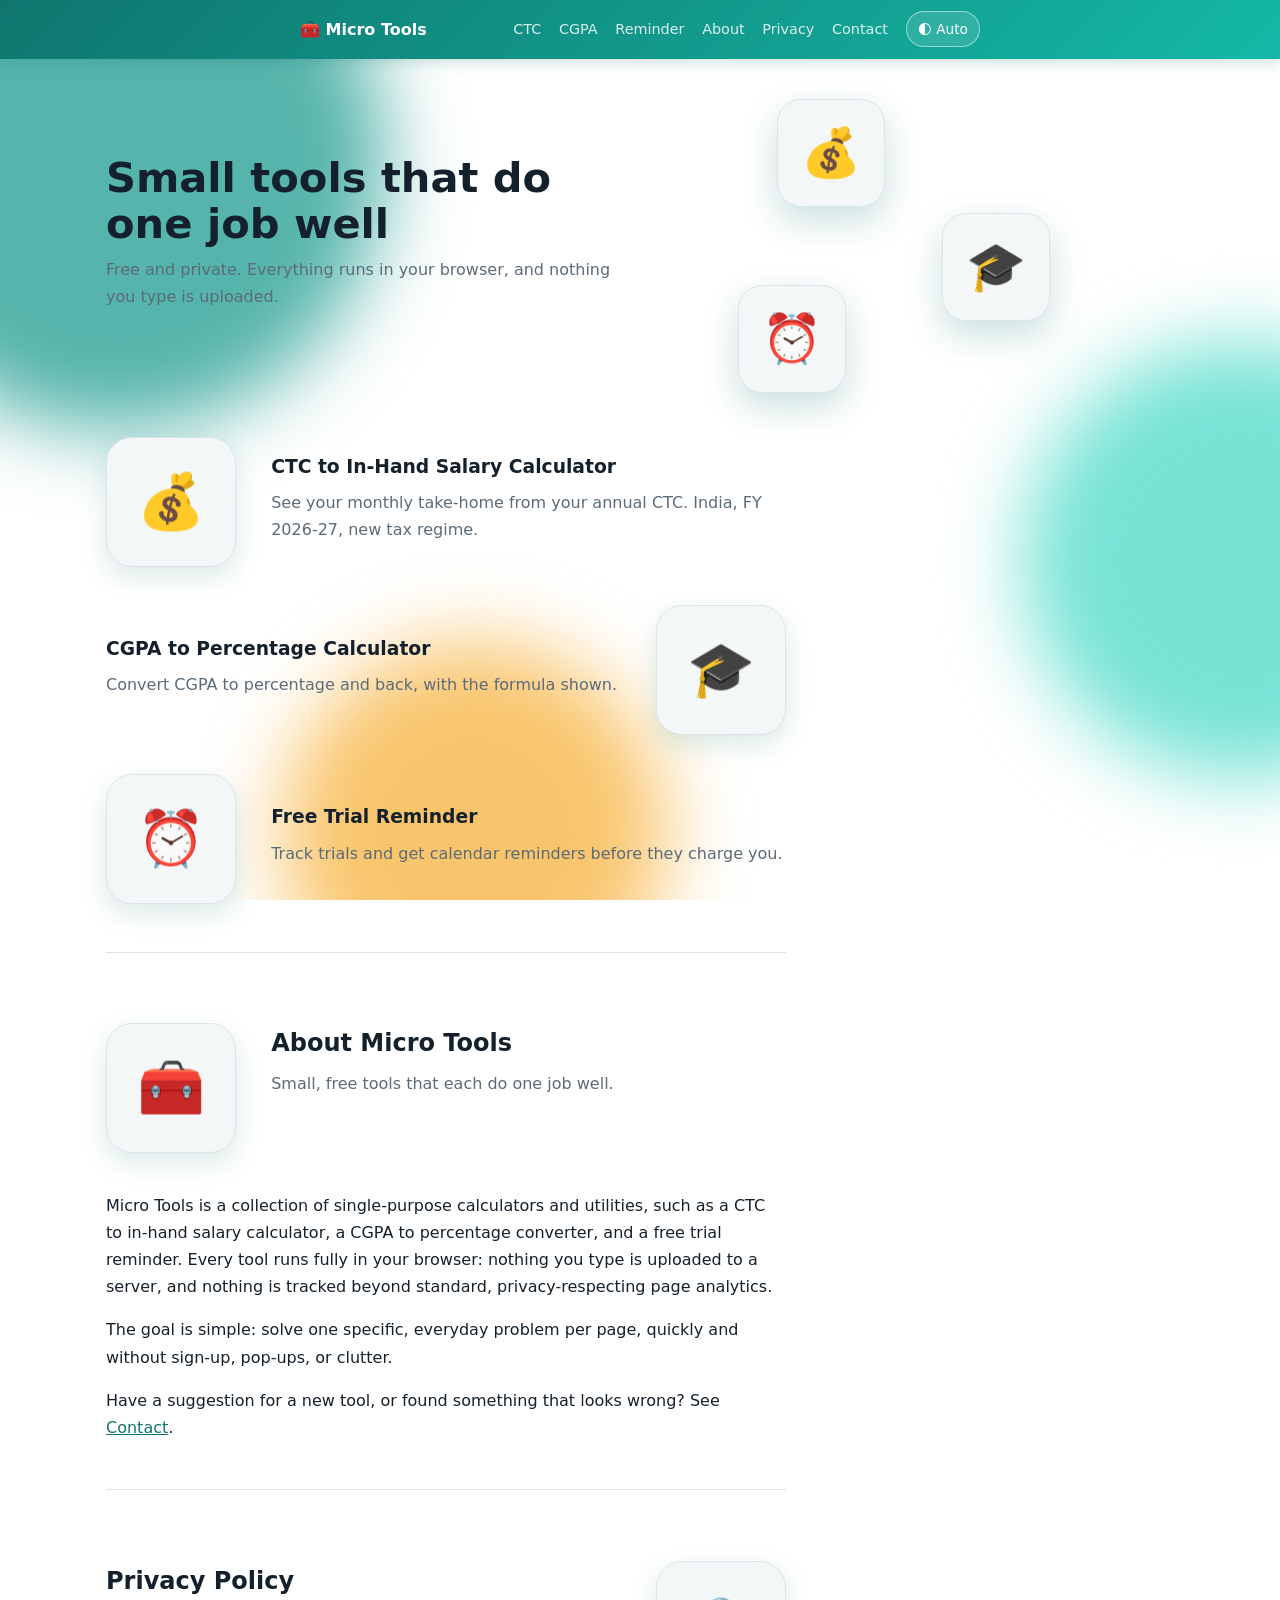
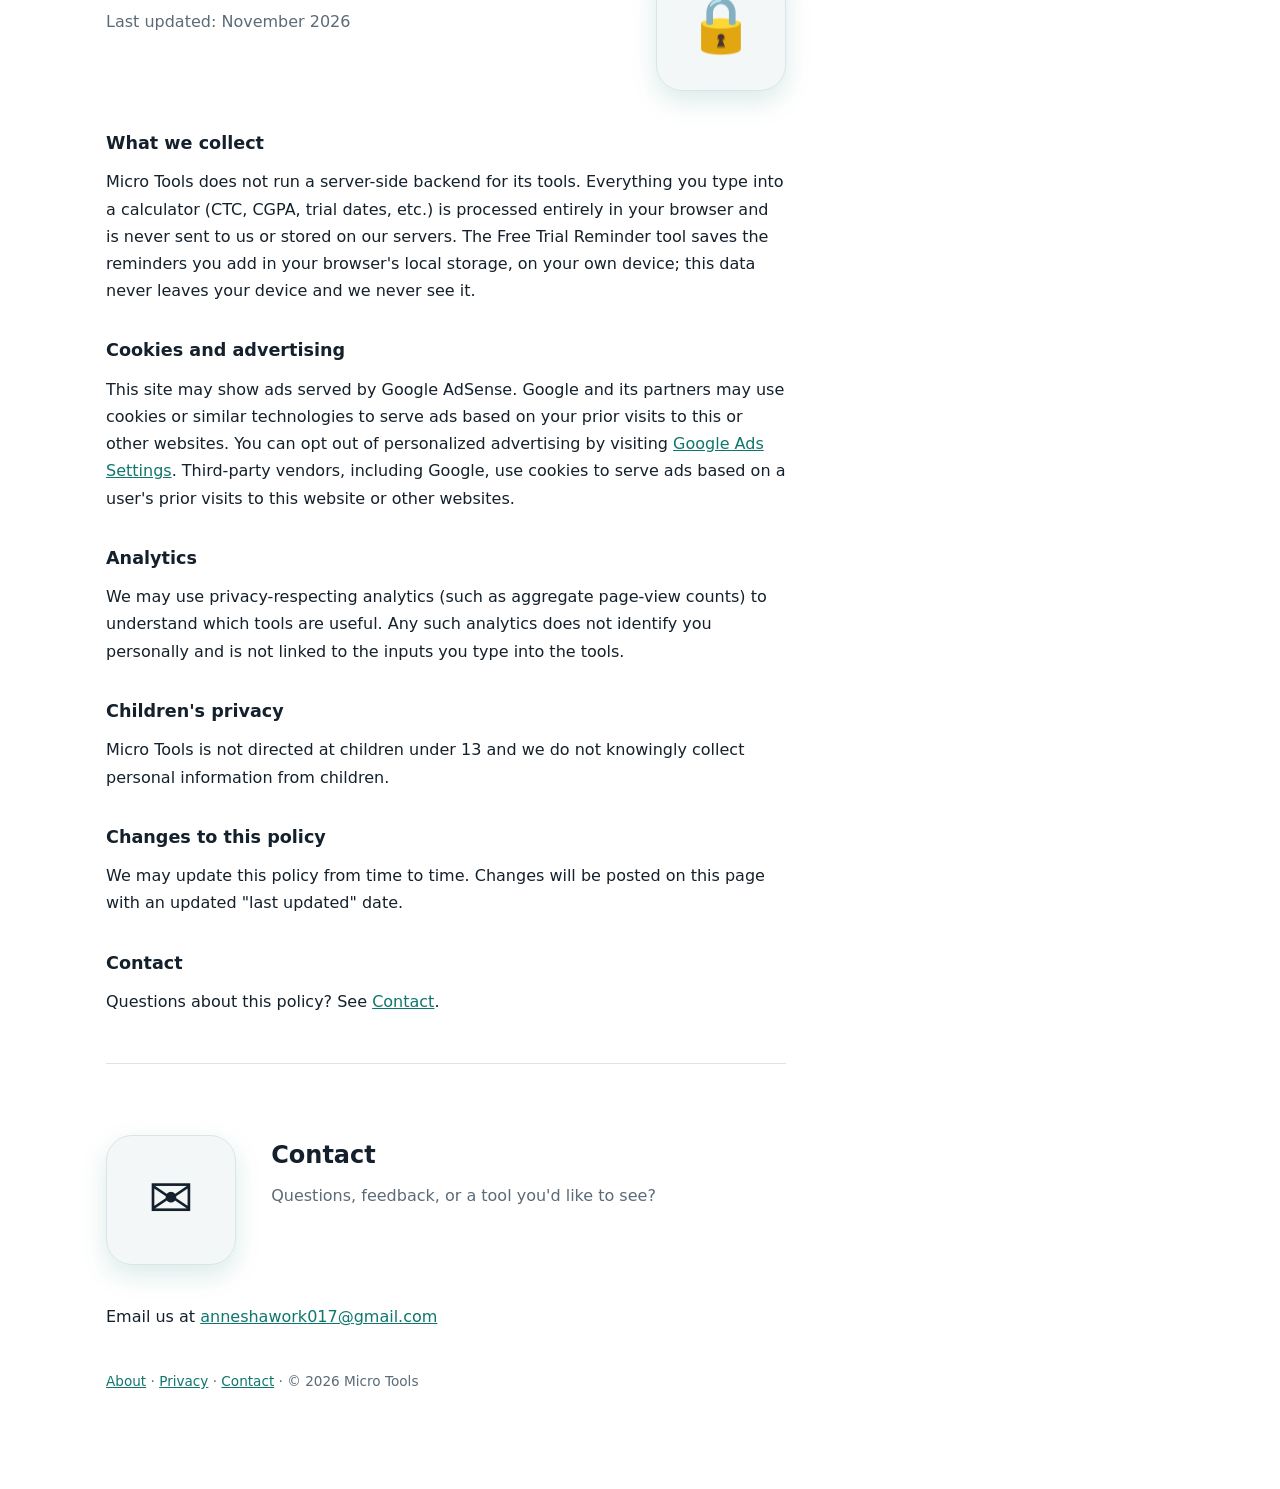
==== commit 4758b530: "Replace list-style content with alternating image+text zigzag layout across homepage and all tool pa" ====
--- a/index.html
+++ b/index.html
@@ -79,22 +79,50 @@
 <div class="hero-card">⏰</div>
 </div>
 </div>
-<div class="grid narrow">
-<a class="tool" href="tools/ctc-to-inhand/"><b>💰 CTC to In-Hand Salary Calculator</b><span>See your monthly take-home from your annual CTC. India, FY 2026-27, new tax regime.</span></a>
-<a class="tool" href="tools/cgpa-to-percentage/"><b>🎓 CGPA to Percentage Calculator</b><span>Convert CGPA to percentage and back, with the formula shown.</span></a>
-<a class="tool" href="tools/subscription-reminder/"><b>⏰ Free Trial Reminder</b><span>Track trials and get calendar reminders before they charge you.</span></a>
+<div class="narrow">
+<div class="feature">
+<a class="feature-art" href="tools/ctc-to-inhand/" aria-hidden="true" tabindex="-1">💰</a>
+<div class="feature-text">
+<h3><a href="tools/ctc-to-inhand/">CTC to In-Hand Salary Calculator</a></h3>
+<p>See your monthly take-home from your annual CTC. India, FY 2026-27, new tax regime.</p>
+</div>
+</div>
+<div class="feature rev">
+<a class="feature-art" href="tools/cgpa-to-percentage/" aria-hidden="true" tabindex="-1">🎓</a>
+<div class="feature-text">
+<h3><a href="tools/cgpa-to-percentage/">CGPA to Percentage Calculator</a></h3>
+<p>Convert CGPA to percentage and back, with the formula shown.</p>
+</div>
+</div>
+<div class="feature">
+<a class="feature-art" href="tools/subscription-reminder/" aria-hidden="true" tabindex="-1">⏰</a>
+<div class="feature-text">
+<h3><a href="tools/subscription-reminder/">Free Trial Reminder</a></h3>
+<p>Track trials and get calendar reminders before they charge you.</p>
+</div>
+</div>
 </div>
 <section class="page narrow" id="about">
+<div class="feature top">
+<div class="feature-art" aria-hidden="true">🧰</div>
+<div class="feature-text">
 <h2>About Micro Tools</h2>
-<p class="lead">Small, free tools that each do one job well.</p>
+<p class="lead" style="margin:0">Small, free tools that each do one job well.</p>
+</div>
+</div>
 <p>Micro Tools is a collection of single-purpose calculators and utilities, such as a CTC to in-hand salary calculator, a CGPA to percentage converter, and a free trial reminder. Every tool runs fully in your browser: nothing you type is uploaded to a server, and nothing is tracked beyond standard, privacy-respecting page analytics.</p>
 <p>The goal is simple: solve one specific, everyday problem per page, quickly and without sign-up, pop-ups, or clutter.</p>
 <p>Have a suggestion for a new tool, or found something that looks wrong? See <a href="#contact">Contact</a>.</p>
 </section>
 
 <section class="page narrow" id="privacy">
+<div class="feature rev top">
+<div class="feature-art" aria-hidden="true">🔒</div>
+<div class="feature-text">
 <h2>Privacy Policy</h2>
-<p class="lead">Last updated: November 2026</p>
+<p class="lead" style="margin:0">Last updated: November 2026</p>
+</div>
+</div>
 <h3>What we collect</h3>
 <p>Micro Tools does not run a server-side backend for its tools. Everything you type into a calculator (CTC, CGPA, trial dates, etc.) is processed entirely in your browser and is never sent to us or stored on our servers. The Free Trial Reminder tool saves the reminders you add in your browser's local storage, on your own device; this data never leaves your device and we never see it.</p>
 <h3>Cookies and advertising</h3>
@@ -110,8 +138,13 @@
 </section>
 
 <section class="page narrow" id="contact">
+<div class="feature top">
+<div class="feature-art" aria-hidden="true">✉️</div>
+<div class="feature-text">
 <h2>Contact</h2>
-<p class="lead">Questions, feedback, or a tool you'd like to see?</p>
+<p class="lead" style="margin:0">Questions, feedback, or a tool you'd like to see?</p>
+</div>
+</div>
 <p>Email us at <a href="mailto:anneshawork017@gmail.com">anneshawork017@gmail.com</a></p>
 </section>
 
--- a/assets/style.css
+++ b/assets/style.css
@@ -14,6 +14,17 @@
 @keyframes float2{0%,100%{margin:0 0}50%{margin:7vh 0 0 -8vw}}
 @keyframes float3{0%,100%{margin:0 0}50%{margin:-8vh 0 0 6vw}}
 @media(prefers-reduced-motion:reduce){.bg-blobs span{animation:none;transition:none}}
+.feature{display:flex;align-items:center;gap:2.2rem;margin:2.4rem 0;flex-wrap:wrap}
+.feature.rev{flex-direction:row-reverse}
+.feature.top{align-items:flex-start}
+.feature-art{flex:0 0 130px;width:130px;height:130px;border-radius:26px;background:var(--card,#f3f7f8);border:1px solid var(--bd,#e4eaec);display:flex;align-items:center;justify-content:center;font-size:3.4rem;box-shadow:0 10px 26px rgba(15,118,110,.15);text-decoration:none}
+a.feature-art:hover{box-shadow:0 10px 30px rgba(15,118,110,.3);transform:translateY(-2px)}
+.feature-text{flex:1 1 260px;min-width:220px}
+.feature-text h2,.feature-text h3{margin:0 0 .4rem}
+.feature-text h3 a{text-decoration:none;color:inherit}
+.feature-text h3 a:hover{color:var(--ac)}
+.feature-text p{margin:0 0 .6rem;color:var(--mut)}
+@media(max-width:620px){.feature,.feature.rev{flex-direction:column;text-align:center}.feature-art{margin:0 auto}}
 nav.site{position:sticky;top:0;z-index:10;background:linear-gradient(135deg,#0f766e,#14b8a6);box-shadow:0 2px 14px rgba(15,118,110,.25)}
 nav.site .wrap{max-width:720px;margin:0 auto;padding:.7rem 1.25rem;display:flex;align-items:center;justify-content:space-between;gap:1rem;flex-wrap:wrap}
 nav.site .brand{font-weight:700;text-decoration:none;color:#fff;display:flex;align-items:center;gap:.4rem;flex-shrink:0}
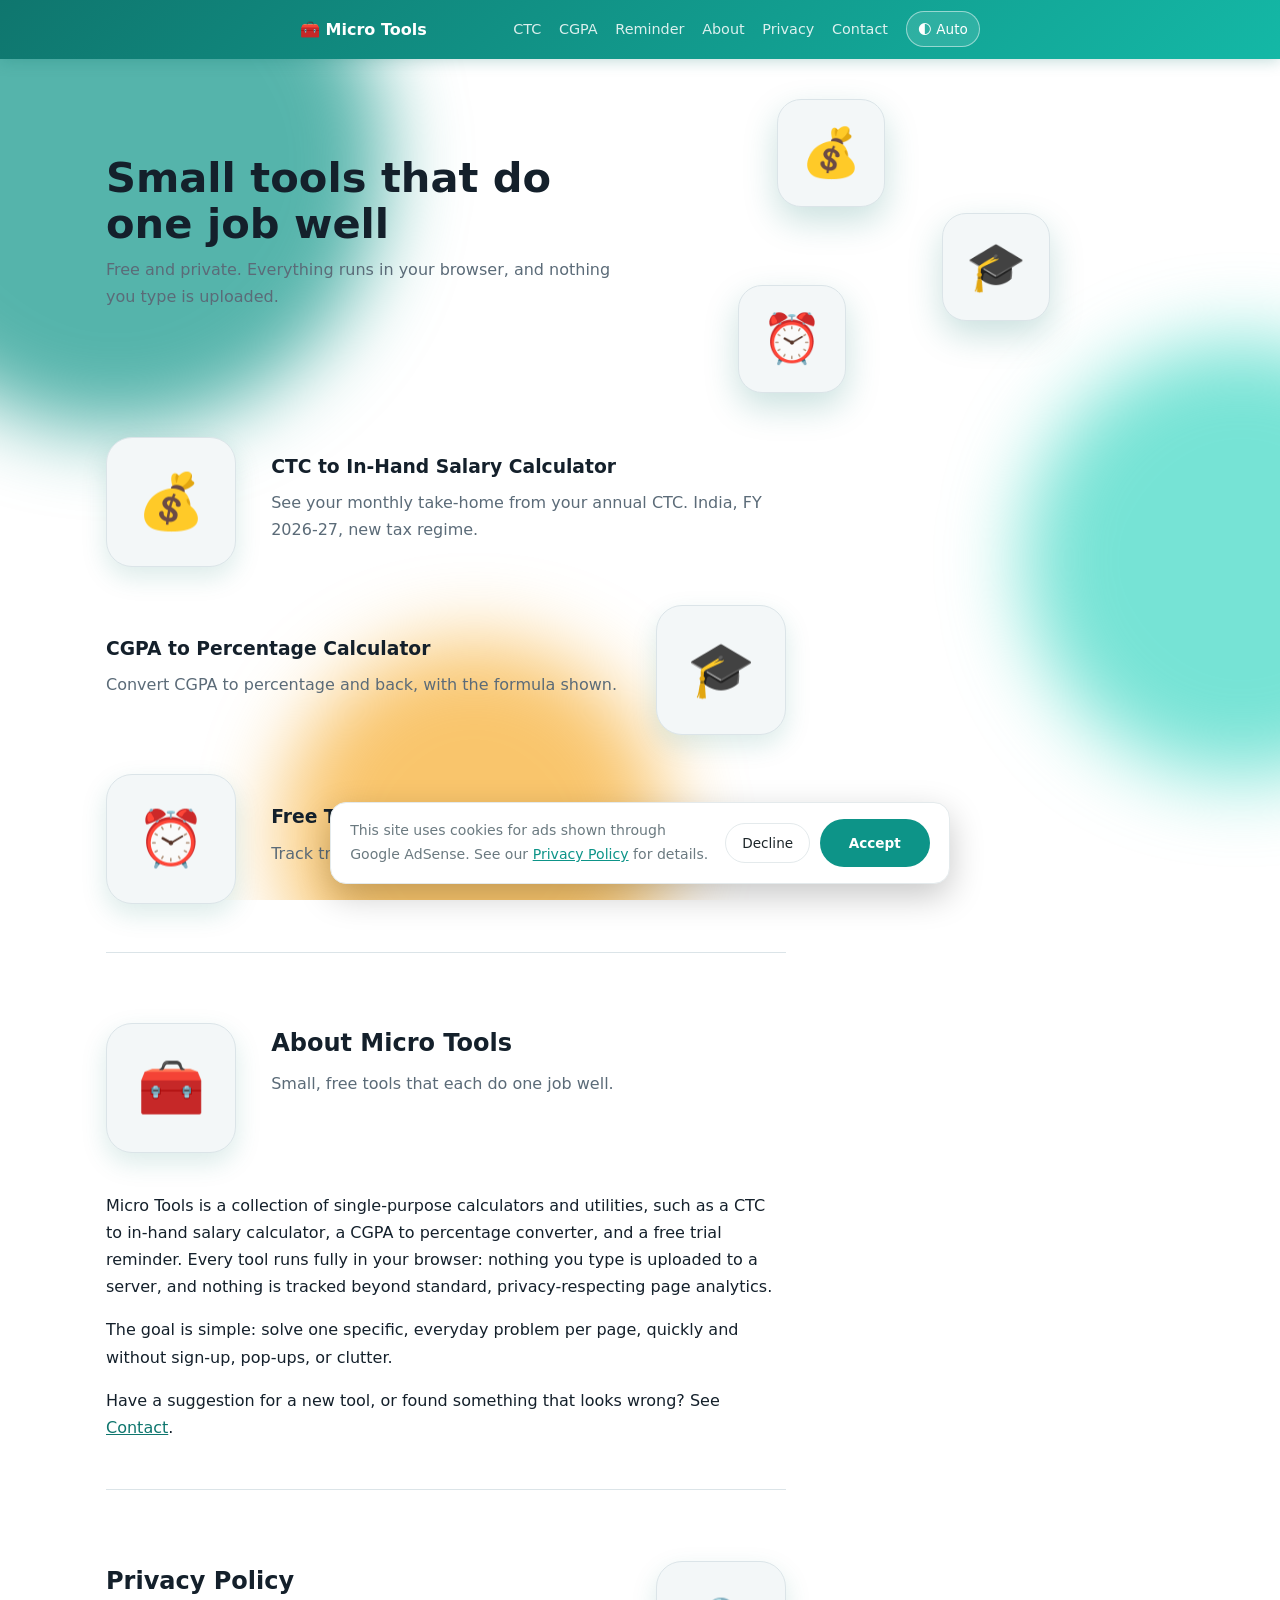
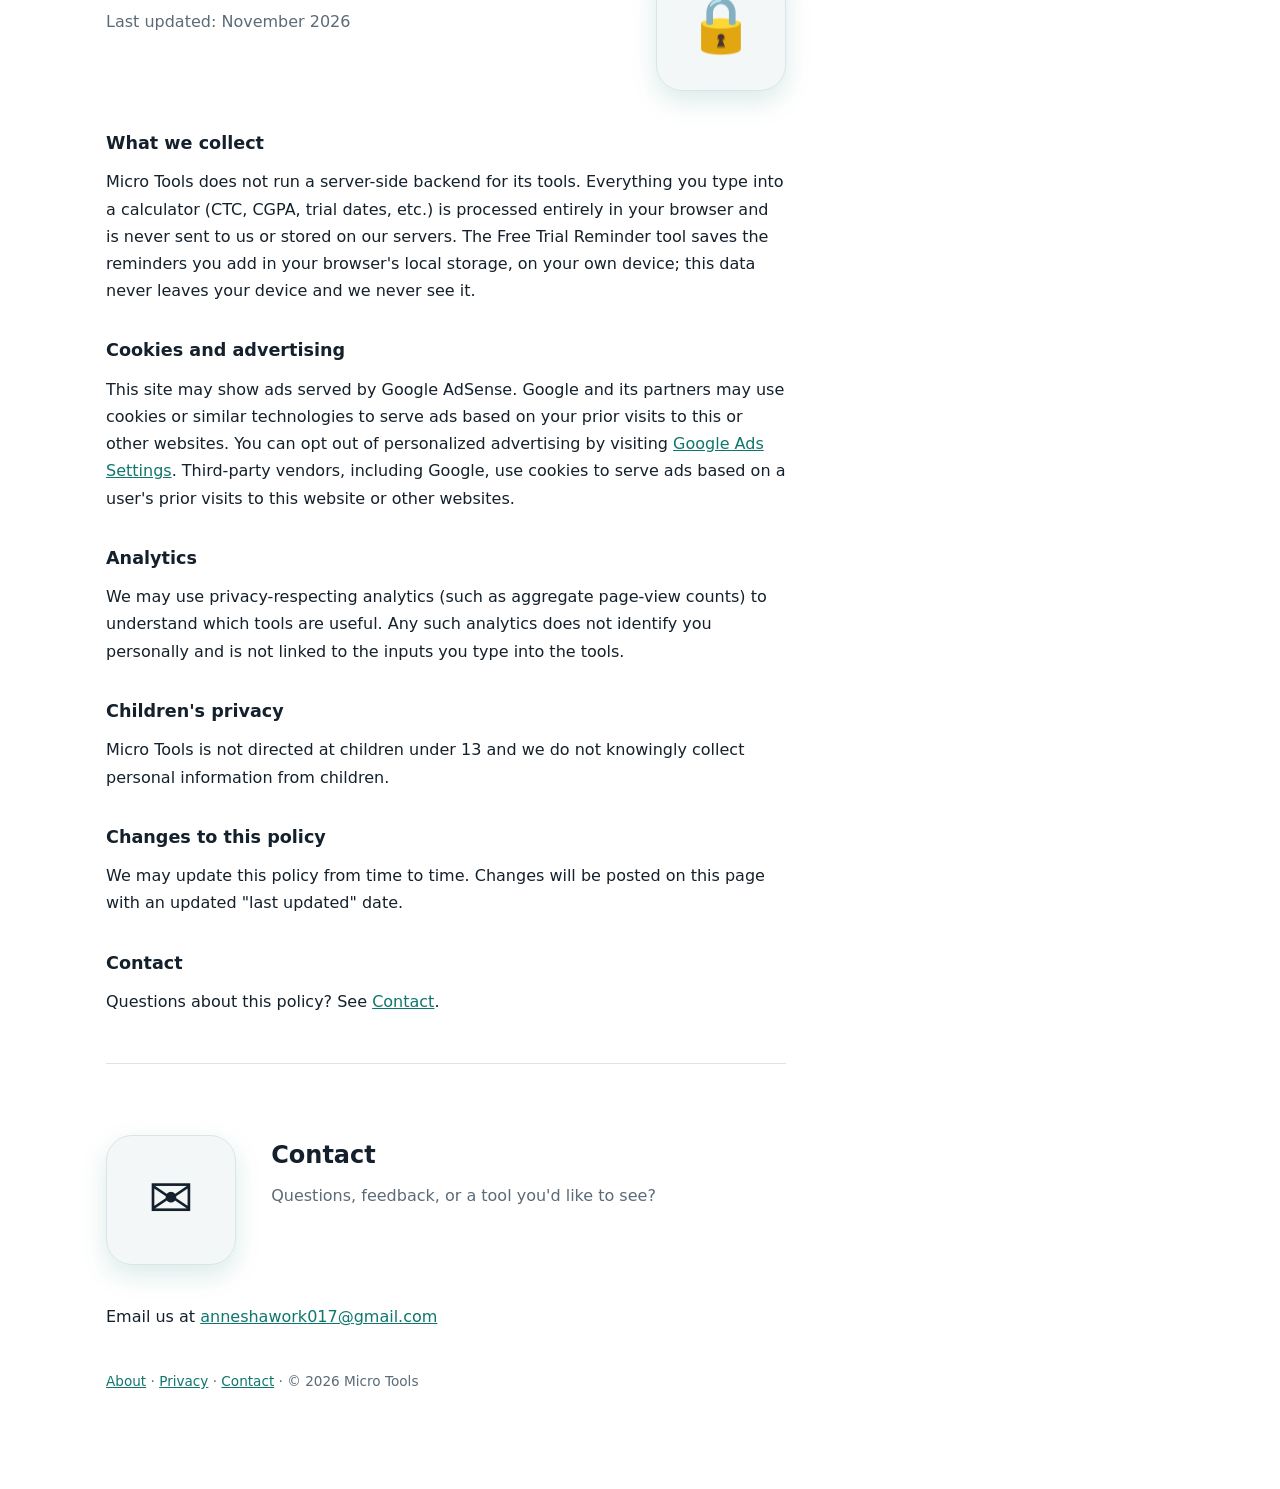
==== commit 85db101f: "Add cookie consent banner across all pages" ====
--- a/index.html
+++ b/index.html
@@ -150,6 +150,13 @@
 
 <footer><a href="#about">About</a> &middot; <a href="#privacy">Privacy</a> &middot; <a href="#contact">Contact</a> &middot; &copy; <span data-year></span> Micro Tools</footer>
 </main>
+<div class="cookie-banner" id="cookieBanner" role="dialog" aria-label="Cookie notice" hidden>
+<p>This site uses cookies for ads shown through Google AdSense. See our <a href="#privacy">Privacy Policy</a> for details.</p>
+<div class="row">
+<button type="button" id="cookieDecline">Decline</button>
+<button type="button" class="primary" id="cookieAccept">Accept</button>
+</div>
+</div>
 <script src="assets/common.js"></script>
 </body>
 </html>
--- a/assets/style.css
+++ b/assets/style.css
@@ -25,6 +25,15 @@
 .feature-text h3 a:hover{color:var(--ac)}
 .feature-text p{margin:0 0 .6rem;color:var(--mut)}
 @media(max-width:620px){.feature,.feature.rev{flex-direction:column;text-align:center}.feature-art{margin:0 auto}}
+.cookie-banner{position:fixed;left:1rem;right:1rem;bottom:1rem;z-index:50;max-width:620px;margin:0 auto;background:var(--bg,#fff);color:var(--fg,#1c2529);border:1px solid var(--bd,#e4eaec);border-radius:16px;padding:1rem 1.2rem;box-shadow:0 12px 34px rgba(0,0,0,.22);display:flex;gap:1rem;align-items:center;flex-wrap:wrap}
+.cookie-banner[hidden]{display:none}
+.cookie-banner p{margin:0;font-size:.88rem;color:var(--mut,#6b7a80);flex:1 1 240px}
+.cookie-banner p a{color:var(--ac,#0d9488);text-decoration:underline}
+.cookie-banner .row{display:flex;gap:.6rem;flex-wrap:wrap}
+.cookie-banner button{font:inherit;font-size:.85rem;cursor:pointer;padding:.45rem 1rem;border-radius:999px;border:1px solid var(--bd,#e4eaec);background:transparent;color:var(--fg,#1c2529)}
+.cookie-banner button.primary{background:var(--ac,#0d9488);color:#fff;border-color:transparent}
+.cookie-banner button:hover{opacity:.85}
+@media(max-width:480px){.cookie-banner{flex-direction:column;align-items:stretch;text-align:center}.cookie-banner .row{justify-content:center}}
 nav.site{position:sticky;top:0;z-index:10;background:linear-gradient(135deg,#0f766e,#14b8a6);box-shadow:0 2px 14px rgba(15,118,110,.25)}
 nav.site .wrap{max-width:720px;margin:0 auto;padding:.7rem 1.25rem;display:flex;align-items:center;justify-content:space-between;gap:1rem;flex-wrap:wrap}
 nav.site .brand{font-weight:700;text-decoration:none;color:#fff;display:flex;align-items:center;gap:.4rem;flex-shrink:0}
